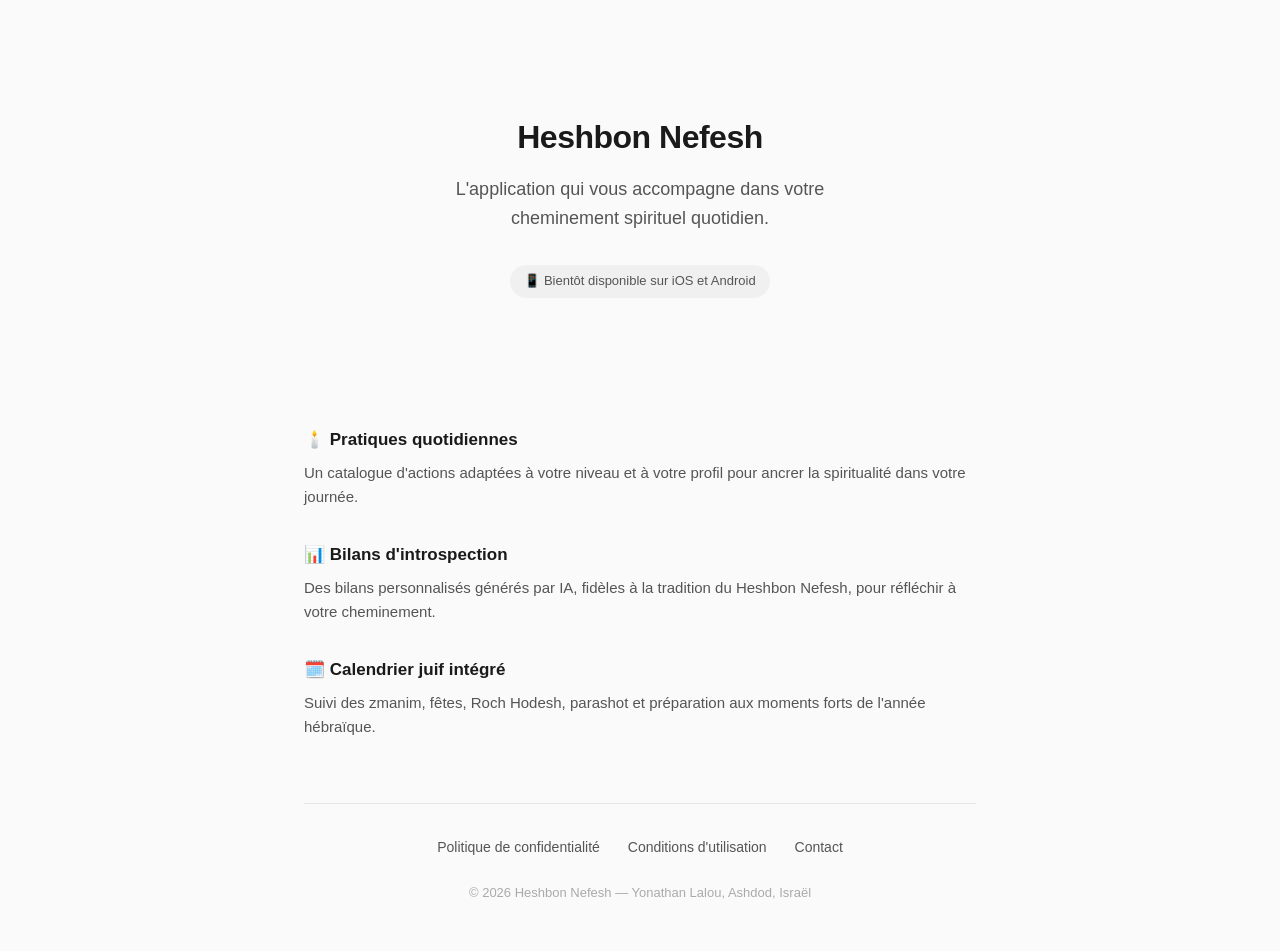
==== index.html @ 296a038d "feat: add landing, privacy policy, terms of service" ====
<!DOCTYPE html>
<html lang="fr">
<head>
  <meta charset="UTF-8">
  <meta name="viewport" content="width=device-width, initial-scale=1.0">
  <title>Heshbon Nefesh — Application de spiritualité juive</title>
  <meta name="description" content="Heshbon Nefesh est une application mobile dédiée à l'introspection et au suivi des pratiques spirituelles juives au quotidien.">
  <style>
    * { box-sizing: border-box; margin: 0; padding: 0; }
    body {
      font-family: -apple-system, BlinkMacSystemFont, "Segoe UI", Roboto, sans-serif;
      color: #1a1a1a;
      background: #fafafa;
      line-height: 1.6;
    }
    .container {
      max-width: 720px;
      margin: 0 auto;
      padding: 48px 24px;
    }
    .hero {
      text-align: center;
      padding: 64px 0;
    }
    .logo {
      font-size: 32px;
      font-weight: 700;
      color: #1a1a1a;
      margin-bottom: 12px;
      letter-spacing: -0.5px;
    }
    .tagline {
      font-size: 18px;
      color: #555;
      max-width: 480px;
      margin: 0 auto 32px;
    }
    .badge {
      display: inline-block;
      background: #f0f0f0;
      color: #555;
      padding: 6px 14px;
      border-radius: 999px;
      font-size: 13px;
      font-weight: 500;
    }
    .features {
      margin: 64px 0;
    }
    .feature {
      margin-bottom: 32px;
    }
    .feature h3 {
      font-size: 17px;
      margin-bottom: 8px;
      color: #1a1a1a;
    }
    .feature p {
      color: #555;
      font-size: 15px;
    }
    footer {
      border-top: 1px solid #e5e5e5;
      padding-top: 32px;
      margin-top: 64px;
      text-align: center;
      color: #888;
      font-size: 14px;
    }
    footer a {
      color: #555;
      text-decoration: none;
      margin: 0 12px;
    }
    footer a:hover {
      color: #1a1a1a;
      text-decoration: underline;
    }
    .copyright {
      margin-top: 24px;
      font-size: 13px;
      color: #aaa;
    }
  </style>
</head>
<body>
  <div class="container">
    <div class="hero">
      <h1 class="logo">Heshbon Nefesh</h1>
      <p class="tagline">L'application qui vous accompagne dans votre cheminement spirituel quotidien.</p>
      <span class="badge">📱 Bientôt disponible sur iOS et Android</span>
    </div>

    <div class="features">
      <div class="feature">
        <h3>🕯️ Pratiques quotidiennes</h3>
        <p>Un catalogue d'actions adaptées à votre niveau et à votre profil pour ancrer la spiritualité dans votre journée.</p>
      </div>
      <div class="feature">
        <h3>📊 Bilans d'introspection</h3>
        <p>Des bilans personnalisés générés par IA, fidèles à la tradition du Heshbon Nefesh, pour réfléchir à votre cheminement.</p>
      </div>
      <div class="feature">
        <h3>🗓️ Calendrier juif intégré</h3>
        <p>Suivi des zmanim, fêtes, Roch Hodesh, parashot et préparation aux moments forts de l'année hébraïque.</p>
      </div>
    </div>

    <footer>
      <div>
        <a href="/privacy.html">Politique de confidentialité</a>
        <a href="/terms.html">Conditions d'utilisation</a>
        <a href="mailto:contact@heshbonnefesh.app">Contact</a>
      </div>
      <p class="copyright">© 2026 Heshbon Nefesh — Yonathan Lalou, Ashdod, Israël</p>
    </footer>
  </div>
</body>
</html>
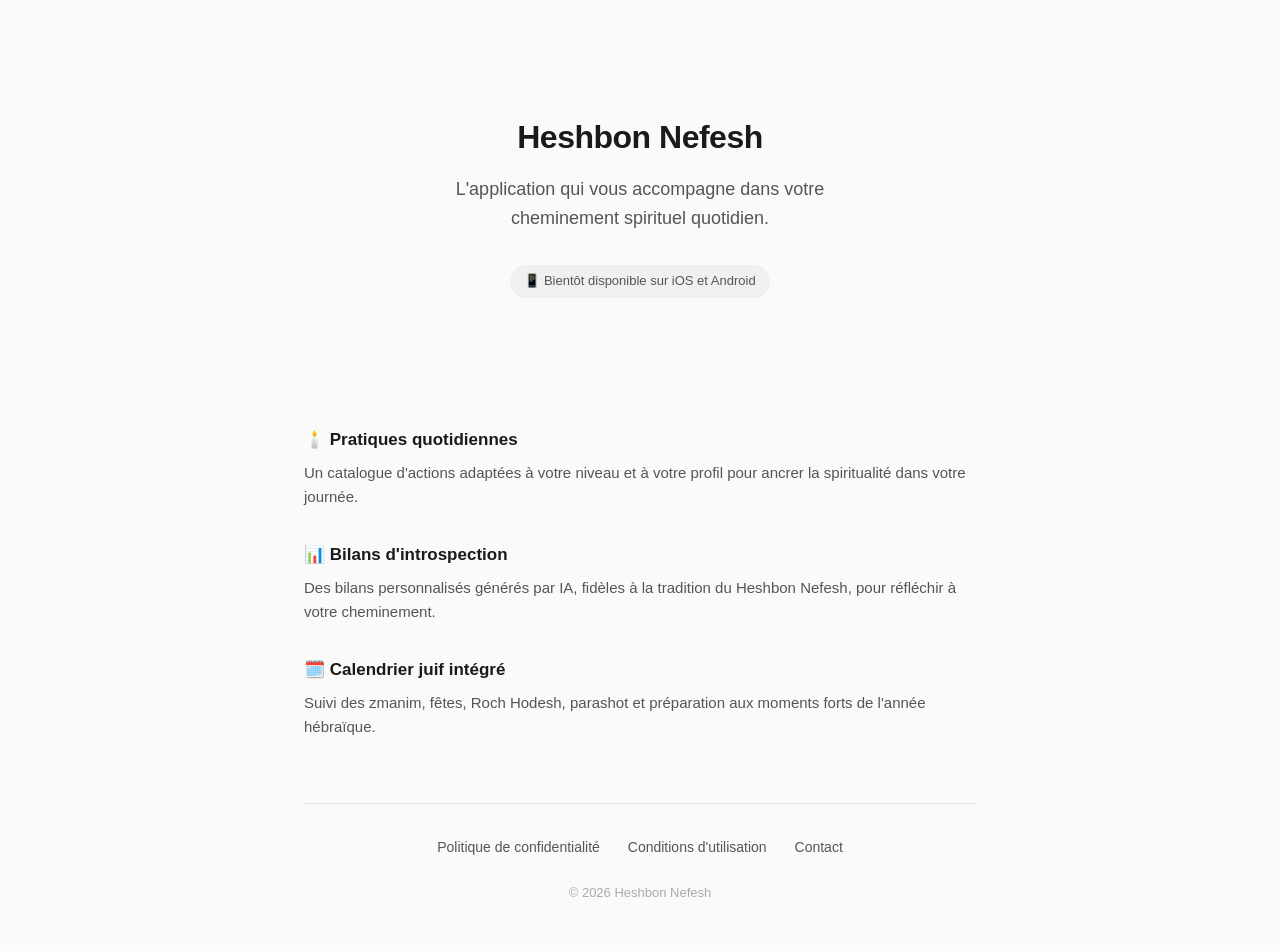
==== commit c88dc51e: "Update index.html" ====
--- a/index.html
+++ b/index.html
@@ -112,7 +112,7 @@
         <a href="/terms.html">Conditions d'utilisation</a>
         <a href="mailto:contact@heshbonnefesh.app">Contact</a>
       </div>
-      <p class="copyright">© 2026 Heshbon Nefesh — Yonathan Lalou, Ashdod, Israël</p>
+      <p class="copyright">© 2026 Heshbon Nefesh </p>
     </footer>
   </div>
 </body>
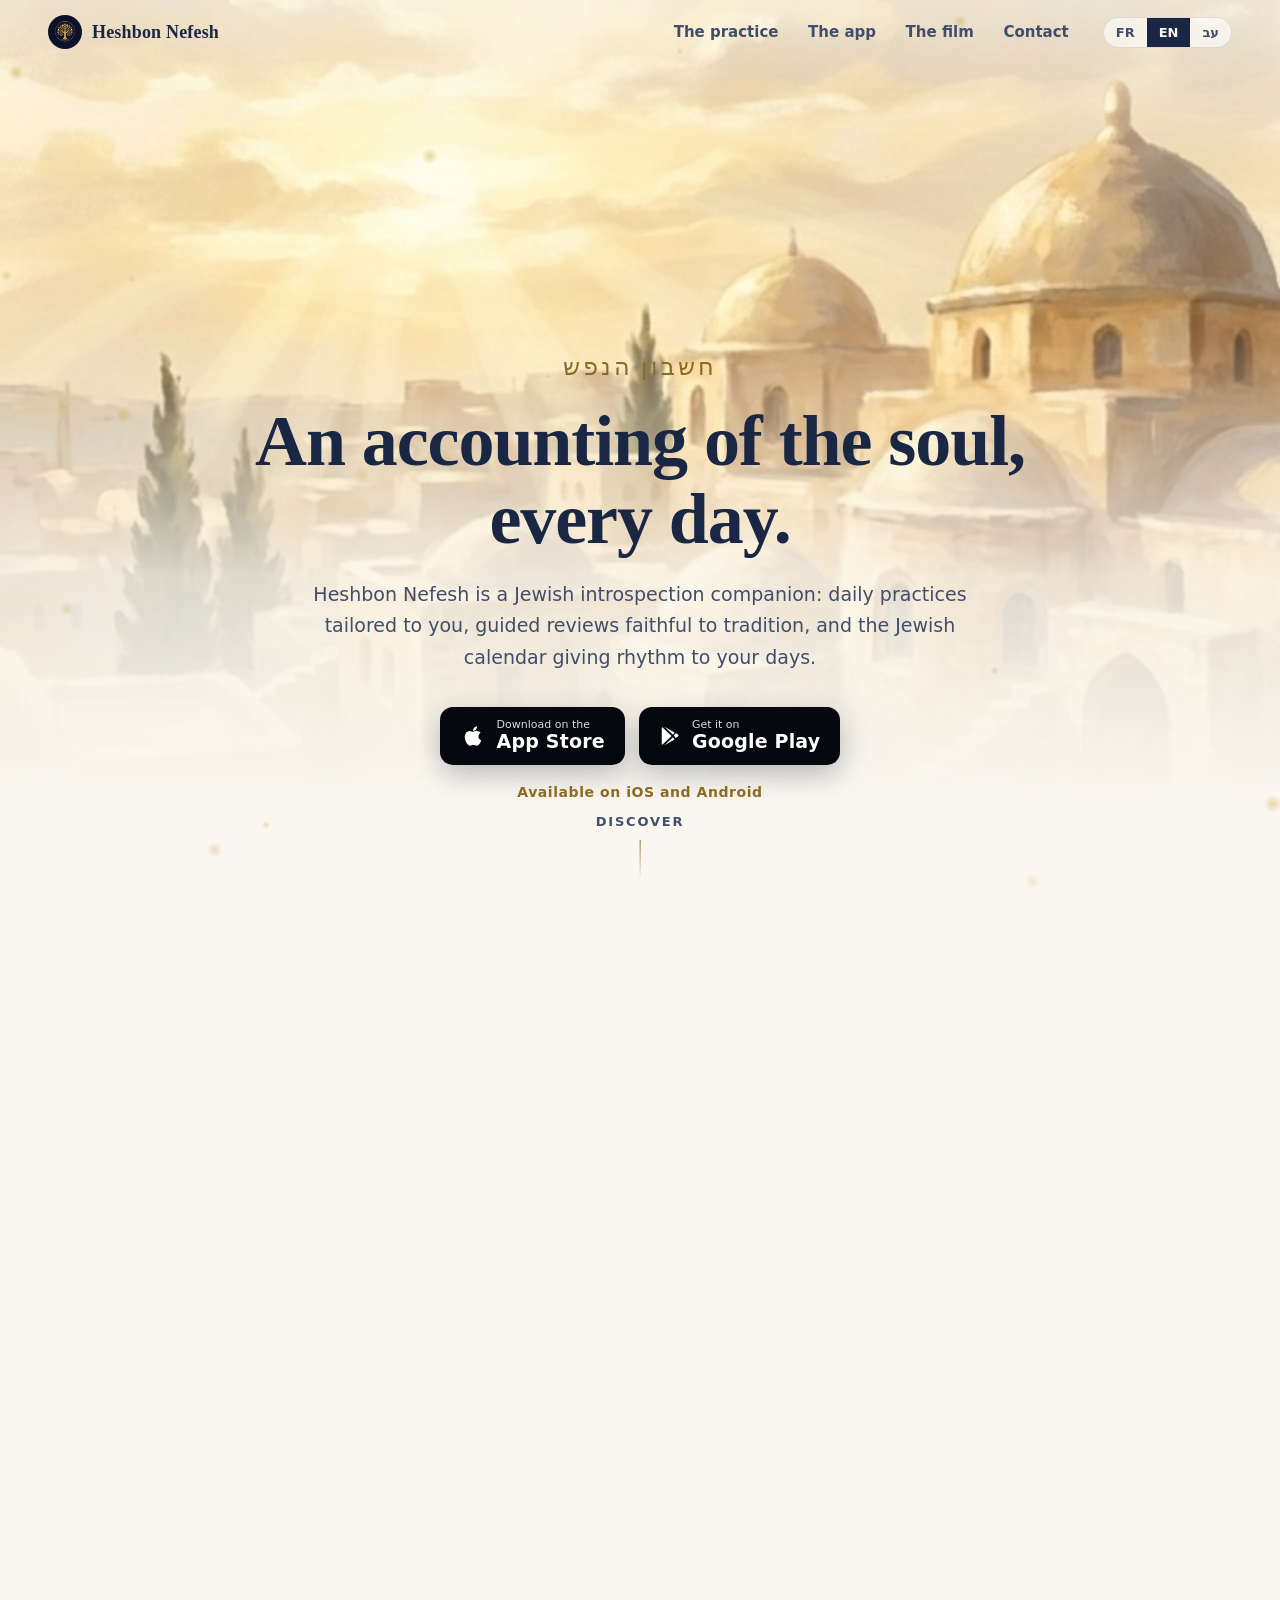
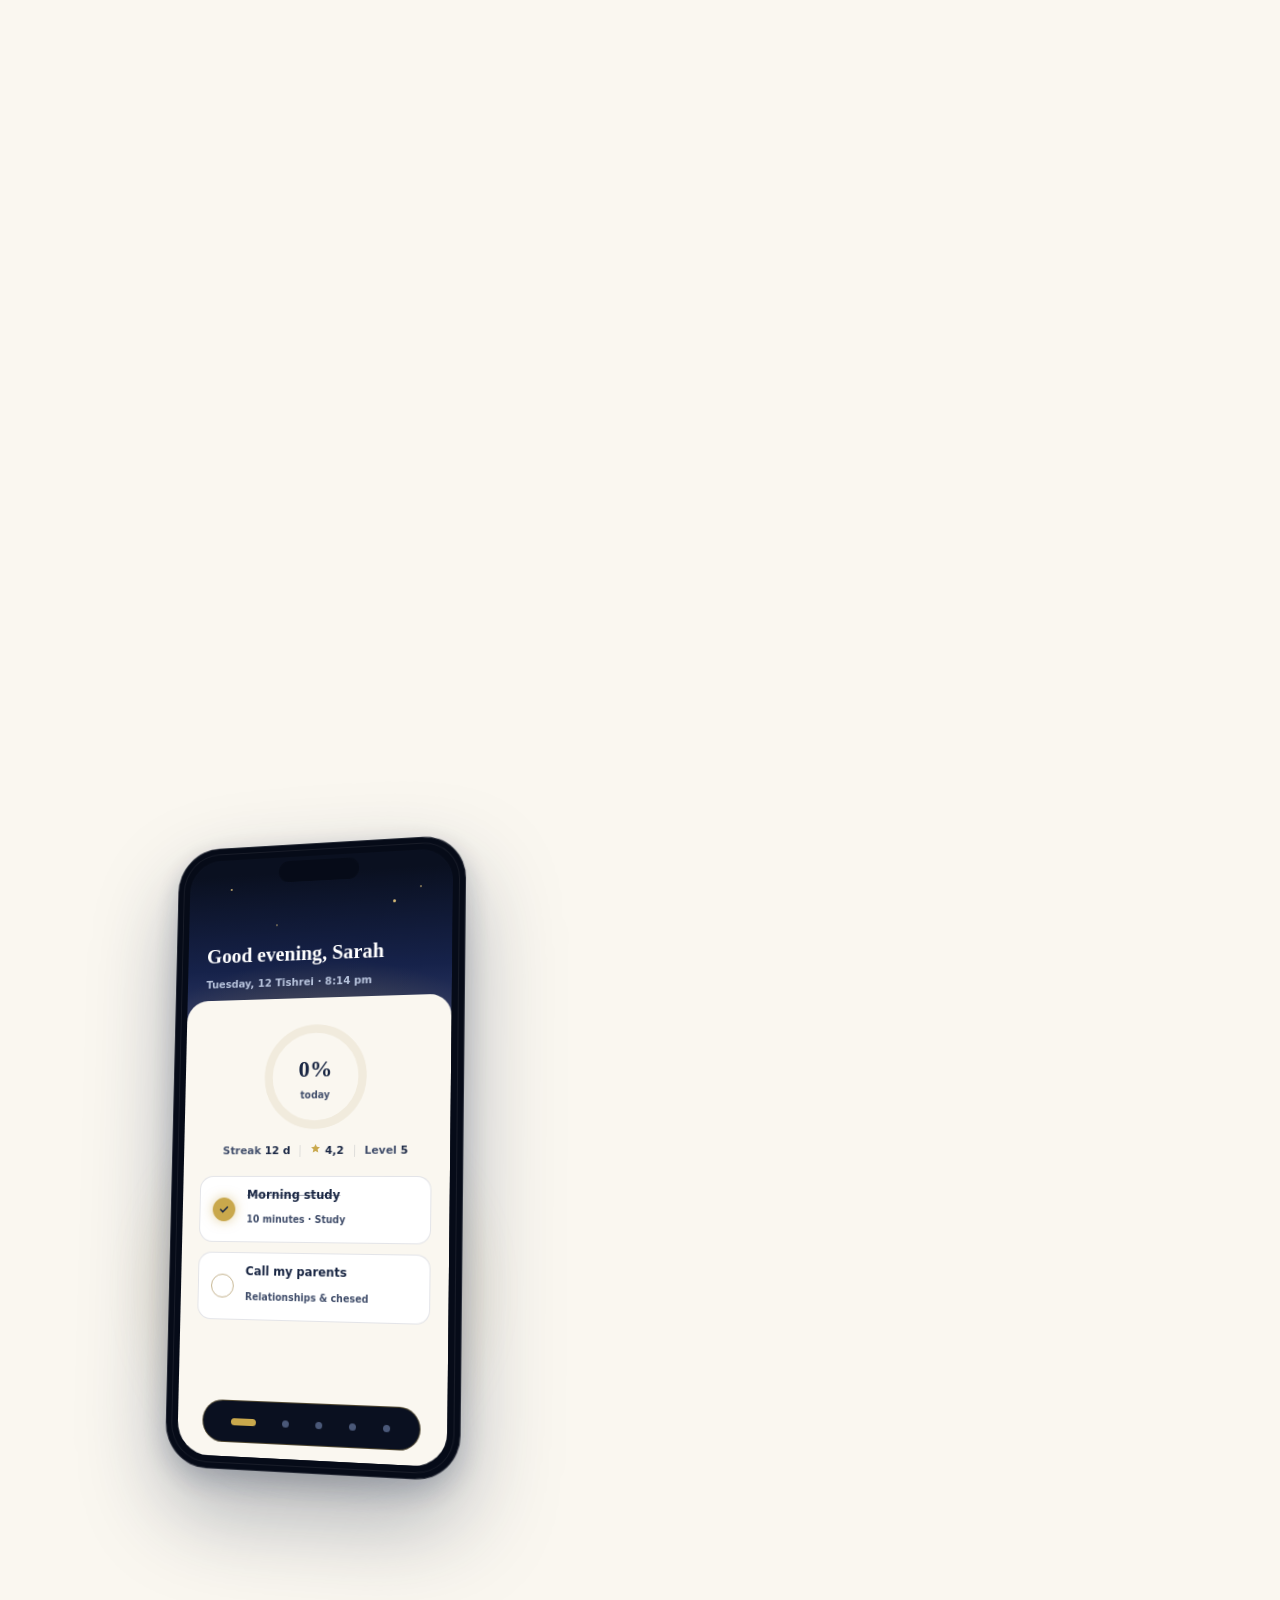
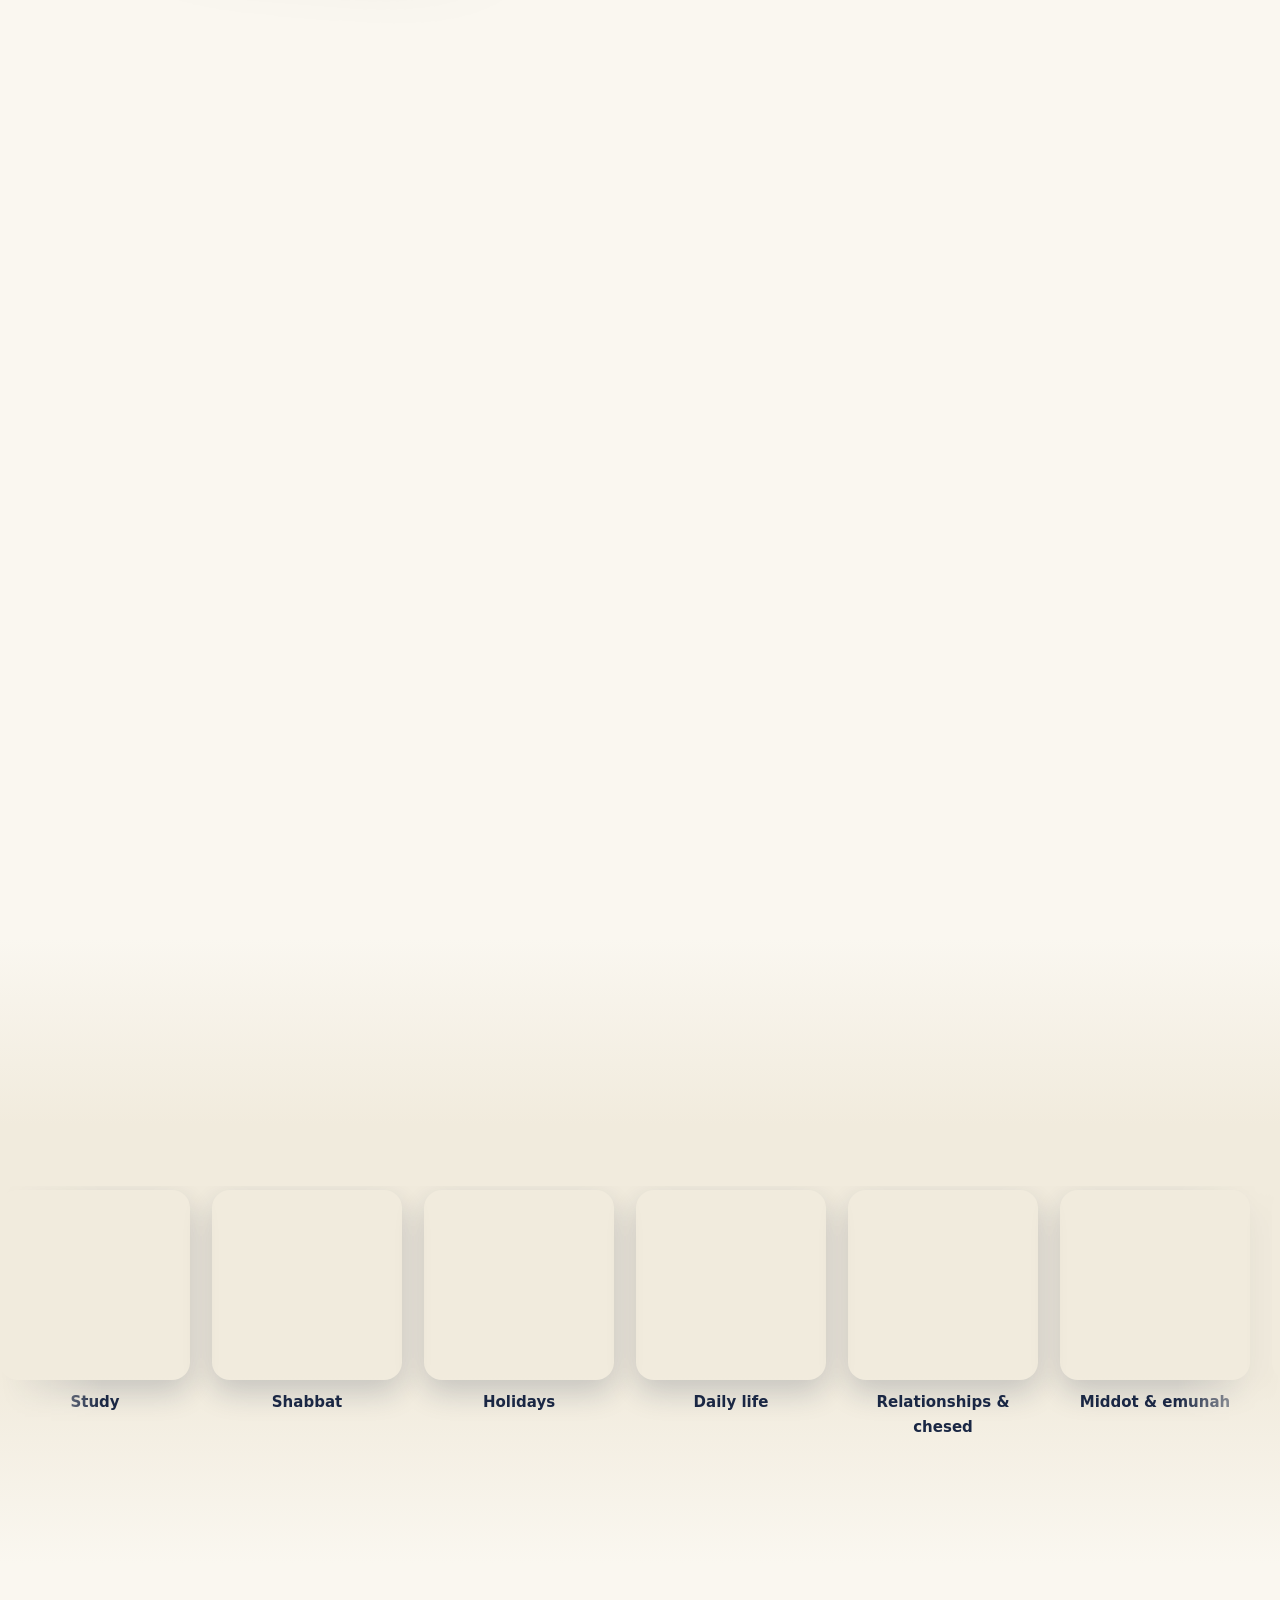
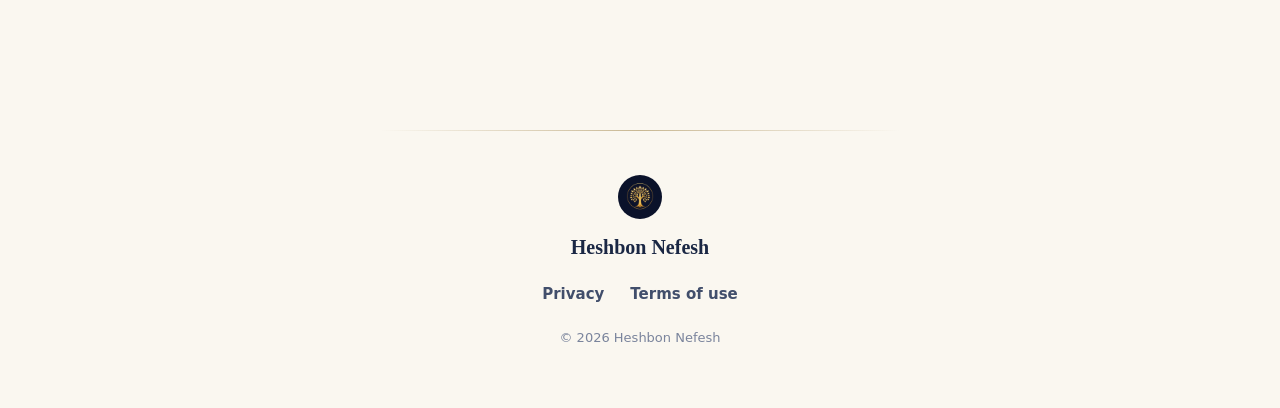
==== commit 45049095: "Add files via upload" ====
--- a/index.html
+++ b/index.html
@@ -3,117 +3,301 @@
 <head>
   <meta charset="UTF-8">
   <meta name="viewport" content="width=device-width, initial-scale=1.0">
-  <title>Heshbon Nefesh — Application de spiritualité juive</title>
-  <meta name="description" content="Heshbon Nefesh est une application mobile dédiée à l'introspection et au suivi des pratiques spirituelles juives au quotidien.">
-  <style>
-    * { box-sizing: border-box; margin: 0; padding: 0; }
-    body {
-      font-family: -apple-system, BlinkMacSystemFont, "Segoe UI", Roboto, sans-serif;
-      color: #1a1a1a;
-      background: #fafafa;
-      line-height: 1.6;
-    }
-    .container {
-      max-width: 720px;
-      margin: 0 auto;
-      padding: 48px 24px;
-    }
-    .hero {
-      text-align: center;
-      padding: 64px 0;
-    }
-    .logo {
-      font-size: 32px;
-      font-weight: 700;
-      color: #1a1a1a;
-      margin-bottom: 12px;
-      letter-spacing: -0.5px;
-    }
-    .tagline {
-      font-size: 18px;
-      color: #555;
-      max-width: 480px;
-      margin: 0 auto 32px;
-    }
-    .badge {
-      display: inline-block;
-      background: #f0f0f0;
-      color: #555;
-      padding: 6px 14px;
-      border-radius: 999px;
-      font-size: 13px;
-      font-weight: 500;
-    }
-    .features {
-      margin: 64px 0;
-    }
-    .feature {
-      margin-bottom: 32px;
-    }
-    .feature h3 {
-      font-size: 17px;
-      margin-bottom: 8px;
-      color: #1a1a1a;
-    }
-    .feature p {
-      color: #555;
-      font-size: 15px;
-    }
-    footer {
-      border-top: 1px solid #e5e5e5;
-      padding-top: 32px;
-      margin-top: 64px;
-      text-align: center;
-      color: #888;
-      font-size: 14px;
-    }
-    footer a {
-      color: #555;
-      text-decoration: none;
-      margin: 0 12px;
-    }
-    footer a:hover {
-      color: #1a1a1a;
-      text-decoration: underline;
-    }
-    .copyright {
-      margin-top: 24px;
-      font-size: 13px;
-      color: #aaa;
-    }
-  </style>
+  <title>Heshbon Nefesh — Le compte de l'âme, chaque jour</title>
+  <meta name="description" content="Heshbon Nefesh est un compagnon d'introspection juive : des pratiques quotidiennes à votre mesure, des bilans guidés fidèles à la tradition, et le calendrier juif intégré. Disponible sur iOS et Android.">
+  <meta property="og:title" content="Heshbon Nefesh — Le compte de l'âme, chaque jour">
+  <meta property="og:description" content="Un compagnon d'introspection juive : pratiques quotidiennes, bilans guidés, calendrier juif intégré.">
+  <meta property="og:type" content="website">
+  <meta property="og:image" content="assets/dawn-wide.jpg">
+  <meta name="theme-color" content="#FAF7F0">
+  <meta http-equiv="Content-Security-Policy" content="default-src 'self'; script-src 'self'; style-src 'self' https://fonts.googleapis.com; font-src https://fonts.gstatic.com; img-src 'self' data:; connect-src 'self' https://tqrjwvgrdomfvgtgqgrd.supabase.co; frame-src https://www.youtube-nocookie.com https://player.vimeo.com; base-uri 'self'; form-action 'self'">
+  <link rel="icon" type="image/png" href="assets/favicon.png">
+  <link rel="preconnect" href="https://fonts.googleapis.com">
+  <link rel="preconnect" href="https://fonts.gstatic.com" crossorigin>
+  <link href="https://fonts.googleapis.com/css2?family=Frank+Ruhl+Libre:wght@500;700&family=Assistant:wght@400;600;700&display=swap" rel="stylesheet">
+  <link rel="stylesheet" href="landing.css">
 </head>
 <body>
-  <div class="container">
-    <div class="hero">
-      <h1 class="logo">Heshbon Nefesh</h1>
-      <p class="tagline">L'application qui vous accompagne dans votre cheminement spirituel quotidien.</p>
-      <span class="badge">📱 Bientôt disponible sur iOS et Android</span>
+
+  <header class="nav" id="nav">
+    <a class="nav-brand" href="#haut" aria-label="Heshbon Nefesh">
+      <img src="assets/emblem.png" alt="" width="34" height="34" class="nav-emblem">
+      <span class="nav-wordmark">Heshbon&nbsp;Nefesh</span>
+    </a>
+    <nav class="nav-links" aria-label="Navigation principale">
+      <a href="#demarche" data-i18n="nav.demarche">La démarche</a>
+      <a href="#application" data-i18n="nav.app">L'application</a>
+      <a href="#video" data-i18n="nav.video">La vidéo</a>
+      <a href="#contact" data-i18n="nav.contact">Contact</a>
+    </nav>
+    <div class="nav-langs" role="group" aria-label="Langue">
+      <button type="button" data-lang="fr" lang="fr">FR</button>
+      <button type="button" data-lang="en" lang="en">EN</button>
+      <button type="button" data-lang="he" lang="he">עב</button>
     </div>
-
-    <div class="features">
-      <div class="feature">
-        <h3>🕯️ Pratiques quotidiennes</h3>
-        <p>Un catalogue d'actions adaptées à votre niveau et à votre profil pour ancrer la spiritualité dans votre journée.</p>
-      </div>
-      <div class="feature">
-        <h3>📊 Bilans d'introspection</h3>
-        <p>Des bilans personnalisés générés par IA, fidèles à la tradition du Heshbon Nefesh, pour réfléchir à votre cheminement.</p>
-      </div>
-      <div class="feature">
-        <h3>🗓️ Calendrier juif intégré</h3>
-        <p>Suivi des zmanim, fêtes, Roch Hodesh, parashot et préparation aux moments forts de l'année hébraïque.</p>
-      </div>
-    </div>
-
-    <footer>
-      <div>
-        <a href="/privacy.html">Politique de confidentialité</a>
-        <a href="/terms.html">Conditions d'utilisation</a>
-        <a href="mailto:contact@heshbonnefesh.app">Contact</a>
-      </div>
-      <p class="copyright">© 2026 Heshbon Nefesh </p>
-    </footer>
-  </div>
+  </header>
+
+  <main id="haut">
+
+    <!-- ═══════════ HÉROS — L'AUBE ═══════════ -->
+    <section class="hero" aria-label="Présentation">
+      <div class="hero-bg" id="heroBg">
+        <picture>
+          <source media="(max-width: 700px)" srcset="assets/dawn-tall.jpg">
+          <img src="assets/dawn-wide.jpg" alt="" fetchpriority="high">
+        </picture>
+      </div>
+      <div class="hero-melt" aria-hidden="true"></div>
+      <canvas class="hero-dust" id="dust" aria-hidden="true"></canvas>
+
+      <div class="hero-inner">
+        <p class="hero-hebrew" id="heroKicker" lang="he" dir="rtl">חשבון הנפש</p>
+        <h1 class="hero-title" data-i18n-html="hero.title">Le compte de l'âme,<br>chaque jour.</h1>
+        <p class="hero-sub" data-i18n="hero.sub">Heshbon Nefesh est un compagnon d'introspection juive&nbsp;:
+        des pratiques quotidiennes à votre mesure, des bilans guidés fidèles à la tradition,
+        et le calendrier juif qui rythme vos journées.</p>
+
+        <div class="hero-actions" id="stores">
+          <a class="store-btn" href="https://apps.apple.com/app/id0000000000" rel="noopener">
+            <svg viewBox="0 0 24 24" width="26" height="26" aria-hidden="true"><path fill="currentColor" d="M17.05 20.28c-.98.95-2.05.8-3.08.35-1.09-.46-2.09-.48-3.24 0-1.44.62-2.2.44-3.06-.35C2.79 15.25 3.51 7.59 9.05 7.31c1.35.07 2.29.74 3.08.8 1.18-.24 2.31-.93 3.57-.84 1.51.12 2.65.72 3.4 1.8-3.12 1.87-2.38 5.98.48 7.13-.57 1.5-1.31 2.99-2.53 4.08ZM12.03 7.25c-.15-2.23 1.66-4.07 3.74-4.25.29 2.58-2.34 4.5-3.74 4.25Z"/></svg>
+            <span><small data-i18n="store.ios.small">Télécharger dans l'</small><strong>App&nbsp;Store</strong></span>
+          </a>
+          <a class="store-btn" href="https://play.google.com/store/apps/details?id=com.heshbonnefesh.app" rel="noopener">
+            <svg viewBox="0 0 24 24" width="22" height="22" aria-hidden="true"><path fill="currentColor" d="M3.6 2.4 13.8 12 3.6 21.6c-.37-.19-.6-.57-.6-1.05V3.45c0-.48.23-.86.6-1.05Zm11.63 8.17L5.9 1.8l11.06 6.36-1.73 2.41Zm2.9-1.67 2.62 1.51c.83.48.83 1.7 0 2.18l-2.63 1.51-1.95-2.6 1.96-2.6ZM5.9 22.2l9.33-8.77 1.73 2.41L5.9 22.2Z"/></svg>
+            <span><small data-i18n="store.android.small">Disponible sur</small><strong>Google&nbsp;Play</strong></span>
+          </a>
+        </div>
+        <p class="hero-avail" data-i18n="hero.avail">Disponible sur iOS et Android</p>
+      </div>
+
+      <a class="hero-scroll" href="#demarche" aria-label="Découvrir la suite">
+        <span data-i18n="hero.scroll">découvrir</span>
+        <span class="hero-scroll-line" aria-hidden="true"></span>
+      </a>
+    </section>
+
+    <!-- ═══════════ LA DÉMARCHE ═══════════ -->
+    <section class="dem" id="demarche" aria-labelledby="demarche-titre">
+      <div class="dem-inner">
+        <h2 id="demarche-titre" class="rv" data-i18n-html="dem.title">Une pratique millénaire,<br>un geste quotidien</h2>
+        <p class="dem-lead rv" data-i18n-html="dem.lead">Le <em>heshbon nefesh</em> — littéralement «&nbsp;le compte de l'âme&nbsp;» —
+        est la tradition juive de l'examen de conscience&nbsp;: prendre un moment, chaque jour,
+        pour regarder honnêtement où l'on en est, et choisir un pas de plus.
+        Ni culpabilité, ni performance&nbsp;: une croissance douce et régulière.</p>
+
+        <figure class="dem-banner rv">
+          <img src="assets/banner-etude.jpg" alt="Un livre ouvert sous une lampe de laiton, dans la lumière du matin" loading="lazy">
+        </figure>
+
+        <ol class="steps">
+          <li class="rv">
+            <span class="step-n" aria-hidden="true">א</span>
+            <div><h3 data-i18n="dem.s1.t">Pratiquer</h3>
+            <p data-i18n="dem.s1.p">Choisissez des actions concrètes dans dix univers de pratique — étude, prière,
+            relations, Shabbat… — adaptées à votre niveau et à votre profil.</p></div>
+          </li>
+          <li class="rv">
+            <span class="step-n" aria-hidden="true">ב</span>
+            <div><h3 data-i18n="dem.s2.t">S'évaluer</h3>
+            <p data-i18n="dem.s2.p">Le soir venu, un court questionnaire d'introspection vous aide à faire le point,
+            avec bienveillance, sur la journée écoulée.</p></div>
+          </li>
+          <li class="rv">
+            <span class="step-n" aria-hidden="true">ג</span>
+            <div><h3 data-i18n="dem.s3.t">Progresser</h3>
+            <p data-i18n="dem.s3.p">Vos bilans personnalisés éclairent votre cheminement&nbsp;; niveau après niveau,
+            l'arbre de votre pratique grandit.</p></div>
+          </li>
+        </ol>
+      </div>
+    </section>
+
+    <!-- ═══════════ L'APPLICATION ═══════════ -->
+    <section class="app" id="application" aria-labelledby="app-titre">
+      <header class="app-head">
+        <h2 id="app-titre" class="rv" data-i18n="app.title">Dans l'application</h2>
+        <p class="rv" data-i18n="app.sub">Un sanctuaire de poche&nbsp;: la nuit pour les grands moments, l'aube pour le quotidien.</p>
+      </header>
+
+      <div class="app-grid">
+        <!-- Mockup téléphone 3D -->
+        <div class="phone-stage" id="phoneStage" aria-hidden="true">
+          <div class="phone" id="phone">
+            <div class="phone-screen">
+              <div class="ps-sky">
+                <span class="ps-star s1"></span><span class="ps-star s2"></span><span class="ps-star s3"></span>
+                <span class="ps-star s4"></span><span class="ps-star s5"></span>
+                <p class="ps-greet" data-i18n="phone.greet">Bonsoir, Sarah</p>
+                <p class="ps-date" data-i18n="phone.date">Mardi 12 Tichri · 20 h 14</p>
+              </div>
+              <div class="ps-panel">
+                <div class="ps-ring-row">
+                  <svg class="ps-ring" viewBox="0 0 120 120">
+                    <circle class="ps-ring-track" cx="60" cy="60" r="52"/>
+                    <circle class="ps-ring-fill" id="ringFill" cx="60" cy="60" r="52"/>
+                  </svg>
+                  <div class="ps-ring-center">
+                    <strong id="ringPct">0%</strong>
+                    <span data-i18n="phone.today">aujourd'hui</span>
+                  </div>
+                </div>
+                <div class="ps-stats">
+                  <span><span data-i18n="phone.streak">Série</span> <strong data-i18n="phone.streakv">12&nbsp;j</strong></span>
+                  <span class="ps-sep"></span>
+                  <span><svg viewBox="0 0 24 24" width="11" height="11" aria-hidden="true"><path fill="#C9A84C" d="m12 2 2.9 6.3 6.9.8-5.1 4.7 1.4 6.8L12 17.2l-6.1 3.4 1.4-6.8L2.2 9.1l6.9-.8Z"/></svg> <strong>4,2</strong></span>
+                  <span class="ps-sep"></span>
+                  <span><span data-i18n="phone.level">Niveau</span> <strong>5</strong></span>
+                </div>
+                <div class="ps-task done">
+                  <span class="ps-check on"><svg viewBox="0 0 24 24" width="12" height="12"><path fill="none" stroke="#1A2744" stroke-width="3.4" stroke-linecap="round" stroke-linejoin="round" d="m5 12.5 4.5 4.5L19 7.5"/></svg></span>
+                  <div><strong data-i18n="phone.t1">Étude du matin</strong><em data-i18n="phone.t1m">10 minutes · Étude</em></div>
+                </div>
+                <div class="ps-task">
+                  <span class="ps-check"></span>
+                  <div><strong data-i18n="phone.t2">Appeler mes parents</strong><em data-i18n="phone.t2m">Relations &amp; hessed</em></div>
+                </div>
+                <div class="ps-tabbar">
+                  <span class="on"></span><span></span><span></span><span></span><span></span>
+                </div>
+              </div>
+            </div>
+          </div>
+          <div class="phone-halo" aria-hidden="true"></div>
+        </div>
+
+        <!-- Fonctionnalités -->
+        <div class="features">
+          <article class="feature rv">
+            <figure><img src="assets/banner-vie-quotidienne.jpg" alt="Intérieur de pierre baigné de lumière dorée du matin" loading="lazy"></figure>
+            <h3 data-i18n="f1.t">Des pratiques à votre mesure</h3>
+            <p data-i18n="f1.p">Un catalogue d'actions concrètes, classées par univers et par niveau
+            — de l'essentiel au plus complet. Cochez, gardez la série, sentez la journée se remplir.</p>
+          </article>
+
+          <article class="feature rv">
+            <div class="rav-bubble">
+              <img class="rav-face" src="assets/rav.jpg" alt="Portrait illustré du rav, sage chaleureux au châle de prière" loading="lazy">
+              <blockquote>
+                <p data-i18n="f2.quote">«&nbsp;Regarde le chemin parcouru cette semaine&nbsp;: ta constance dans l'étude
+                porte déjà ses fruits. Et si nous regardions ensemble la patience&nbsp;?&nbsp;»</p>
+                <cite data-i18n="f2.cite">Le rav — votre guide dans l'app</cite>
+              </blockquote>
+            </div>
+            <h3 data-i18n="f2.t">Des bilans guidés, fidèles à la tradition</h3>
+            <p data-i18n="f2.p">Un questionnaire d'introspection, puis un bilan personnalisé généré par IA
+            dans l'esprit du heshbon nefesh — relu à la lumière de vos ressentis, jamais culpabilisant.</p>
+          </article>
+
+          <article class="feature rv">
+            <figure><img src="assets/banner-shabbat.jpg" alt="Table de Shabbat aux bougies allumées devant la ville de pierre" loading="lazy"></figure>
+            <h3 data-i18n="f3.t">Le temps juif, intégré</h3>
+            <p data-i18n="f3.p">Zmanim du jour, fêtes, Roch Hodesh, parashiot&nbsp;: le calendrier hébraïque
+            structure l'application — jusqu'au mode Shabbat qui met l'écran en repos.</p>
+          </article>
+
+          <article class="feature rv">
+            <figure class="levels" dir="ltr">
+              <img src="assets/level-01.jpg" alt="Emblème du niveau 1 : jeune pousse dorée" loading="lazy">
+              <svg class="levels-arrow" viewBox="0 0 24 24" width="18" height="18" aria-hidden="true"><path fill="none" stroke="currentColor" stroke-width="2" stroke-linecap="round" stroke-linejoin="round" d="M4 12h16m-6-6 6 6-6 6"/></svg>
+              <img src="assets/level-05.jpg" alt="Emblème du niveau 5 : arbre en croissance" loading="lazy">
+              <svg class="levels-arrow" viewBox="0 0 24 24" width="18" height="18" aria-hidden="true"><path fill="none" stroke="currentColor" stroke-width="2" stroke-linecap="round" stroke-linejoin="round" d="M4 12h16m-6-6 6 6-6 6"/></svg>
+              <img src="assets/level-10.jpg" alt="Emblème du niveau 10 : arbre majestueux en pleine lumière" loading="lazy">
+            </figure>
+            <h3 data-i18n="f4.t">Une progression qui élève</h3>
+            <p data-i18n="f4.p">Chaque pratique nourrit votre niveau&nbsp;; l'arbre grandit avec vous.
+            Les passages de niveau sont célébrés comme ils le méritent — brièvement, dignement.</p>
+          </article>
+        </div>
+      </div>
+    </section>
+
+    <!-- ═══════════ LES UNIVERS ═══════════ -->
+    <section class="universes" aria-labelledby="univers-titre">
+      <h2 id="univers-titre" class="rv" data-i18n="uni.title">Dix univers de pratique</h2>
+      <p class="universes-sub rv" data-i18n="uni.sub">Chacun avec son monde illustré, ses actions et ses niveaux.</p>
+      <div class="marquee" dir="ltr">
+        <ul class="marquee-track">
+          <li><img src="assets/cat-etude.jpg" alt="" loading="lazy"><span data-i18n="uni.etude">Étude</span></li>
+          <li><img src="assets/cat-shabbat.jpg" alt="" loading="lazy"><span data-i18n="uni.shabbat">Shabbat</span></li>
+          <li><img src="assets/cat-fetes.jpg" alt="" loading="lazy"><span data-i18n="uni.fetes">Fêtes</span></li>
+          <li><img src="assets/cat-vie-quotidienne.jpg" alt="" loading="lazy"><span data-i18n="uni.vie">Vie quotidienne</span></li>
+          <li><img src="assets/cat-relations-hessed.jpg" alt="" loading="lazy"><span data-i18n="uni.relations">Relations &amp; hessed</span></li>
+          <li><img src="assets/cat-midot-emouna.jpg" alt="" loading="lazy"><span data-i18n="uni.midot">Midot &amp; émouna</span></li>
+          <li><img src="assets/cat-shalom-bayit.jpg" alt="" loading="lazy"><span data-i18n="uni.shalom">Shalom bayit</span></li>
+          <li><img src="assets/cat-mitsvot-femme.jpg" alt="" loading="lazy"><span data-i18n="uni.mitsvot">Mitsvot de la femme</span></li>
+        </ul>
+      </div>
+    </section>
+
+    <!-- ═══════════ LA VIDÉO ═══════════ -->
+    <section class="video" id="video" aria-labelledby="video-titre">
+      <h2 id="video-titre" class="rv" data-i18n="video.title">Découvrez Heshbon Nefesh</h2>
+      <p class="video-sub rv" data-i18n="video.sub">Deux minutes en images — le rythme, la lumière et l'esprit de l'application.</p>
+      <div class="video-frame rv" id="videoFrame">
+        <img src="assets/banner-fetes.jpg" alt="" loading="lazy" class="video-poster">
+        <button class="video-play" id="videoPlay" type="button" data-i18n-attr="aria-label:video.play" aria-label="Lire la vidéo de présentation">
+          <svg viewBox="0 0 24 24" width="30" height="30" aria-hidden="true"><path fill="currentColor" d="M8 5.5v13a1 1 0 0 0 1.54.84l10-6.5a1 1 0 0 0 0-1.68l-10-6.5A1 1 0 0 0 8 5.5Z"/></svg>
+        </button>
+        <p class="video-note" id="videoNote" hidden data-i18n="video.note">La vidéo arrive très bientôt.</p>
+      </div>
+    </section>
+
+    <!-- ═══════════ CONTACT ═══════════ -->
+    <section class="contact" id="contact" aria-labelledby="contact-titre">
+      <div class="contact-grid">
+        <div class="contact-copy">
+          <h2 id="contact-titre" class="rv" data-i18n="c.title">Écrivez-nous</h2>
+          <p class="rv" data-i18n="c.p">Une question, une idée, ou l'envie de nous dire bonjour&nbsp;?
+          Laissez-nous un mot — nous lisons chaque message et nous répondons.</p>
+        </div>
+
+        <form class="contact-form rv" id="contactForm" novalidate>
+          <div class="ff">
+            <label for="f-name" data-i18n="form.name">Votre nom</label>
+            <input id="f-name" name="name" type="text" autocomplete="name" maxlength="100" required>
+          </div>
+          <div class="ff">
+            <label for="f-email" data-i18n="form.email">Votre courriel</label>
+            <input id="f-email" name="email" type="email" autocomplete="email" maxlength="200" required>
+          </div>
+          <div class="ff">
+            <label for="f-subject" data-i18n="form.subject">Sujet</label>
+            <select id="f-subject" name="subject">
+              <option value="question" data-i18n="form.s.question">Poser une question</option>
+              <option value="lancement" data-i18n="form.s.news">Recevoir les nouveautés</option>
+              <option value="autre" data-i18n="form.s.other">Autre</option>
+            </select>
+          </div>
+          <div class="ff">
+            <label for="f-message" data-i18n="form.message">Votre message</label>
+            <textarea id="f-message" name="message" rows="5" maxlength="3000" minlength="10" required></textarea>
+          </div>
+          <!-- Champ-piège anti-robots : ne pas remplir -->
+          <div class="ff-hp" aria-hidden="true">
+            <label for="f-website">Site web</label>
+            <input id="f-website" name="website" type="text" tabindex="-1" autocomplete="off">
+          </div>
+          <button class="btn btn-gold" type="submit" id="formSubmit" data-i18n="form.send">Envoyer le message</button>
+          <p class="form-status" id="formStatus" role="status" aria-live="polite"></p>
+          <p class="form-privacy"><span data-i18n="form.privacy">Vos données ne servent qu'à vous répondre —</span>
+          <a href="fr/privacy.html" id="privacyLink" data-i18n="form.privacyLink">politique de confidentialité</a>.</p>
+        </form>
+      </div>
+    </section>
+
+  </main>
+
+  <footer class="footer">
+    <img src="assets/emblem.png" alt="" width="44" height="44" class="footer-emblem">
+    <p class="footer-name">Heshbon Nefesh</p>
+    <nav class="footer-links" aria-label="Pages légales">
+      <a href="fr/privacy.html" id="footPrivacy" data-i18n="foot.privacy">Confidentialité</a>
+      <a href="fr/terms.html" id="footTerms" data-i18n="foot.terms">Conditions d'utilisation</a>
+    </nav>
+    <p class="footer-copy">© 2026 Heshbon Nefesh</p>
+  </footer>
+
+  <script src="i18n.js"></script>
+  <script src="script.js"></script>
 </body>
 </html>
--- a/landing.css
+++ b/landing.css
@@ -0,0 +1,878 @@
+/* ══════════════════════════════════════════════════════════════
+   Heshbon Nefesh — landing (DA claire : aube, ivoire, or)
+   Le navy ne survit qu'en accents : bulle du rav, tuiles univers,
+   badges stores, mockup téléphone (l'app elle-même).
+   RTL : propriétés logiques — l'hébreu inverse la page entière.
+   (style.css reste la feuille des pages légales.)
+   ══════════════════════════════════════════════════════════════ */
+
+:root {
+  /* Jour */
+  --ivory: #FAF7F0;
+  --ivory-2: #F1EBDD;
+  --paper: #FFFFFF;
+  --ink: #1A2744;
+  --ink-soft: #414E6B;
+  --hairline-ink: rgba(26, 39, 68, 0.12);
+  /* Or */
+  --gold: #C9A84C;
+  --gold-light: #F0D080;
+  --gold-ink: #8C6A22;
+  /* Nuit (accents seulement) */
+  --night-deep: #0A1020;
+  --night: #0F1629;
+  --surface: #1C2B4A;
+  --hairline: rgba(255, 255, 255, 0.08);
+  --text-on-night: #F4EFE4;
+  --text-on-night-2: #B8C4DD;
+  /* Type */
+  --frl: "Frank Ruhl Libre", Georgia, serif;
+  --ast: "Assistant", system-ui, sans-serif;
+  /* Motion */
+  --ease-out: cubic-bezier(0.16, 1, 0.3, 1);
+  /* Z */
+  --z-content: 1; --z-nav: 10;
+}
+
+* { box-sizing: border-box; margin: 0; padding: 0; }
+
+html { scroll-behavior: smooth; overflow-x: clip; }
+@media (prefers-reduced-motion: reduce) { html { scroll-behavior: auto; } }
+
+body {
+  font-family: var(--ast);
+  font-size: 1.0625rem;
+  line-height: 1.65;
+  color: var(--ink-soft);
+  background: var(--ivory);
+  overflow-x: hidden;
+}
+
+img { max-width: 100%; display: block; }
+
+h1, h2, h3 { text-wrap: balance; }
+p { text-wrap: pretty; }
+
+h2 {
+  font-family: var(--frl);
+  font-weight: 700;
+  font-size: clamp(1.875rem, 3.8vw, 2.75rem);
+  line-height: 1.15;
+  color: var(--ink);
+}
+h3 {
+  font-family: var(--ast);
+  font-weight: 700;
+  font-size: 1.1875rem;
+  color: var(--ink);
+  margin-bottom: 8px;
+}
+
+::selection { background: var(--gold); color: var(--night); }
+
+/* ── Navigation ────────────────────────────────────────────── */
+.nav {
+  position: fixed;
+  top: 0; left: 0; right: 0;
+  z-index: var(--z-nav);
+  display: flex;
+  align-items: center;
+  gap: clamp(12px, 2.5vw, 32px);
+  padding: 12px clamp(16px, 4vw, 48px);
+  transition: background 0.35s var(--ease-out), box-shadow 0.35s var(--ease-out);
+}
+.nav.scrolled {
+  background: rgba(250, 247, 240, 0.86);
+  -webkit-backdrop-filter: blur(14px);
+  backdrop-filter: blur(14px);
+  box-shadow: 0 1px 0 var(--hairline-ink);
+}
+.nav-brand {
+  display: flex;
+  align-items: center;
+  gap: 10px;
+  text-decoration: none;
+  margin-inline-end: auto;
+}
+.nav-emblem { border-radius: 50%; }
+.nav-wordmark {
+  font-family: var(--frl);
+  font-weight: 700;
+  font-size: 1.125rem;
+  color: var(--ink);
+  letter-spacing: 0.01em;
+}
+.nav-links {
+  display: flex;
+  gap: clamp(10px, 2vw, 26px);
+}
+.nav-links a {
+  color: var(--ink-soft);
+  text-decoration: none;
+  font-size: 0.9375rem;
+  font-weight: 600;
+  padding: 8px 2px;
+  transition: color 0.2s;
+}
+.nav-links a:hover, .nav-links a:focus-visible { color: var(--gold-ink); }
+.nav-langs {
+  display: flex;
+  border: 1px solid var(--hairline-ink);
+  border-radius: 999px;
+  overflow: hidden;
+  background: rgba(255, 255, 255, 0.6);
+}
+.nav-langs button {
+  font-family: var(--ast);
+  font-size: 0.8125rem;
+  font-weight: 700;
+  color: var(--ink-soft);
+  background: none;
+  border: none;
+  cursor: pointer;
+  padding: 7px 12px;
+  transition: background 0.2s, color 0.2s;
+}
+.nav-langs button:hover { color: var(--ink); }
+.nav-langs button[aria-pressed="true"] {
+  background: var(--ink);
+  color: var(--ivory);
+}
+@media (max-width: 880px) {
+  .nav-links { display: none; }
+}
+
+/* ── Boutons ───────────────────────────────────────────────── */
+.btn {
+  display: inline-block;
+  font-family: var(--ast);
+  font-weight: 700;
+  font-size: 1rem;
+  text-decoration: none;
+  border: none;
+  cursor: pointer;
+  border-radius: 12px;
+  padding: 15px 28px;
+  transition: transform 0.2s var(--ease-out), box-shadow 0.2s, background 0.2s;
+}
+.btn-gold {
+  background: var(--gold);
+  color: var(--night);
+  box-shadow: 0 6px 24px rgba(201, 168, 76, 0.35);
+}
+.btn-gold:hover, .btn-gold:focus-visible {
+  background: var(--gold-light);
+  transform: translateY(-2px);
+  box-shadow: 0 10px 32px rgba(201, 168, 76, 0.45);
+}
+.btn-gold:active { transform: scale(0.97); }
+
+/* ── Héros — l'aube ────────────────────────────────────────── */
+.hero {
+  position: relative;
+  min-height: 100svh;
+  display: flex;
+  flex-direction: column;
+  align-items: center;
+  justify-content: flex-end;
+  text-align: center;
+  padding: 120px 24px 96px;
+  overflow: hidden;
+  z-index: var(--z-content);
+}
+.hero-bg {
+  position: absolute;
+  inset: -10% 0 0;
+  z-index: 0;
+  will-change: transform;
+}
+.hero-bg img {
+  width: 100%;
+  height: 100%;
+  object-fit: cover;
+  object-position: center 22%;
+}
+/* Fusion du bas de l'image dans l'ivoire + voile de lisibilité pour la nav */
+.hero-melt {
+  position: absolute;
+  inset: 0;
+  z-index: 1;
+  background:
+    linear-gradient(rgba(250, 247, 240, 0.55), rgba(250, 247, 240, 0) 18%),
+    linear-gradient(rgba(250, 247, 240, 0) 36%, rgba(250, 247, 240, 0.82) 64%, var(--ivory) 88%);
+}
+.hero-dust {
+  position: absolute;
+  inset: 0;
+  z-index: 2;
+  pointer-events: none;
+}
+.hero-inner {
+  position: relative;
+  z-index: 3;
+  max-width: 780px;
+}
+.hero-hebrew {
+  font-family: var(--frl);
+  font-weight: 500;
+  font-size: clamp(1.25rem, 2.4vw, 1.5rem);
+  color: var(--gold-ink);
+  letter-spacing: 0.12em;
+  margin-bottom: 16px;
+}
+.hero-title {
+  font-family: var(--frl);
+  font-weight: 700;
+  font-size: clamp(2.5rem, 6.2vw, 4.5rem);
+  line-height: 1.08;
+  letter-spacing: -0.015em;
+  color: var(--ink);
+  margin-bottom: 20px;
+}
+.hero-sub {
+  font-size: clamp(1.0625rem, 1.6vw, 1.1875rem);
+  color: var(--ink-soft);
+  max-width: 58ch;
+  margin: 0 auto 34px;
+}
+.hero-actions {
+  display: flex;
+  flex-wrap: wrap;
+  align-items: center;
+  justify-content: center;
+  gap: 14px;
+  scroll-margin-top: 110px;
+}
+/* Badges stores — noirs, style officiel */
+.store-btn {
+  display: inline-flex;
+  align-items: center;
+  gap: 11px;
+  background: #06080F;
+  color: #FFFFFF;
+  text-decoration: none;
+  border-radius: 13px;
+  padding: 10px 20px;
+  min-height: 58px;
+  box-shadow: 0 10px 28px rgba(26, 39, 68, 0.28);
+  transition: transform 0.2s var(--ease-out), box-shadow 0.2s;
+}
+.store-btn:hover, .store-btn:focus-visible {
+  transform: translateY(-2px);
+  box-shadow: 0 14px 36px rgba(26, 39, 68, 0.36);
+}
+.store-btn span { display: flex; flex-direction: column; align-items: flex-start; line-height: 1.15; text-align: start; }
+.store-btn small { font-size: 0.6875rem; font-weight: 400; opacity: 0.85; }
+.store-btn strong { font-size: 1.1875rem; font-weight: 600; letter-spacing: 0.01em; }
+[dir="rtl"] .store-btn span { align-items: flex-end; }
+.hero-avail {
+  margin-top: 16px;
+  font-size: 0.875rem;
+  font-weight: 700;
+  letter-spacing: 0.04em;
+  color: var(--gold-ink);
+}
+.hero-scroll {
+  position: absolute;
+  bottom: 20px;
+  left: 50%;
+  transform: translateX(-50%);
+  z-index: 3;
+  display: flex;
+  flex-direction: column;
+  align-items: center;
+  gap: 8px;
+  text-decoration: none;
+  color: var(--ink-soft);
+  font-size: 0.8125rem;
+  font-weight: 700;
+  letter-spacing: 0.14em;
+  text-transform: uppercase;
+}
+.hero-scroll-line {
+  width: 1px;
+  height: 40px;
+  background: linear-gradient(var(--gold-ink), transparent);
+  animation: scrollPulse 2.4s var(--ease-out) infinite;
+  transform-origin: top;
+}
+@keyframes scrollPulse {
+  0% { transform: scaleY(0); opacity: 0; }
+  35% { transform: scaleY(1); opacity: 1; }
+  100% { transform: scaleY(1) translateY(16px); opacity: 0; }
+}
+
+/* ── La démarche ───────────────────────────────────────────── */
+.dem {
+  padding: clamp(80px, 10vw, 140px) 24px 0;
+}
+.dem-inner {
+  max-width: 760px;
+  margin: 0 auto;
+  text-align: center;
+}
+.dem-lead {
+  font-size: 1.125rem;
+  max-width: 62ch;
+  margin: 18px auto 0;
+}
+.dem-lead em { font-style: italic; color: var(--gold-ink); font-weight: 600; }
+.dem-banner { margin: clamp(36px, 5vw, 56px) 0 0; }
+.dem-banner img {
+  width: 100%;
+  height: clamp(220px, 30vw, 340px);
+  object-fit: cover;
+  border-radius: 22px;
+  box-shadow: 0 18px 50px rgba(26, 39, 68, 0.18);
+}
+
+.steps {
+  list-style: none;
+  text-align: start;
+  margin-top: clamp(40px, 6vw, 64px);
+  display: grid;
+  gap: clamp(24px, 4vw, 36px);
+}
+.steps li {
+  display: flex;
+  gap: 20px;
+  align-items: flex-start;
+}
+.step-n {
+  flex: none;
+  width: 52px;
+  height: 52px;
+  display: grid;
+  place-items: center;
+  font-family: var(--frl);
+  font-weight: 700;
+  font-size: 1.375rem;
+  color: var(--gold-ink);
+  border: 1px solid rgba(140, 106, 34, 0.4);
+  border-radius: 50%;
+  background: rgba(201, 168, 76, 0.1);
+}
+.steps p { font-size: 1rem; max-width: 58ch; }
+
+/* ── L'application ─────────────────────────────────────────── */
+.app {
+  padding: clamp(90px, 11vw, 150px) clamp(20px, 5vw, 64px) 0;
+  max-width: 1200px;
+  margin: 0 auto;
+}
+.app-head { text-align: center; max-width: 640px; margin: 0 auto clamp(48px, 7vw, 80px); }
+.app-head p { margin-top: 12px; font-size: 1.125rem; }
+
+.app-grid {
+  display: grid;
+  grid-template-columns: minmax(300px, 420px) 1fr;
+  gap: clamp(40px, 6vw, 90px);
+  align-items: start;
+}
+@media (max-width: 900px) {
+  .app-grid { grid-template-columns: 1fr; }
+}
+
+/* Mockup téléphone 3D — l'app telle qu'elle est (biface nuit/ivoire) */
+.phone-stage {
+  position: sticky;
+  top: 90px;
+  display: flex;
+  justify-content: center;
+  perspective: 1400px;
+  padding: 20px 0 60px;
+}
+@media (max-width: 900px) {
+  .phone-stage { position: static; padding-bottom: 0; }
+}
+.phone {
+  position: relative;
+  width: min(300px, 78vw);
+  aspect-ratio: 9 / 19;
+  border-radius: 44px;
+  background: #060B18;
+  border: 1px solid rgba(255, 255, 255, 0.14);
+  box-shadow:
+    0 40px 90px rgba(26, 39, 68, 0.35),
+    0 10px 28px rgba(26, 39, 68, 0.22),
+    inset 0 0 0 5px #060B18,
+    inset 0 0 0 6px rgba(255, 255, 255, 0.07);
+  padding: 12px;
+  transform-style: preserve-3d;
+  transform: rotateY(-14deg) rotateX(4deg);
+  transition: transform 0.25s var(--ease-out);
+  will-change: transform;
+  z-index: 1;
+}
+[dir="rtl"] .phone { transform: rotateY(14deg) rotateX(4deg); }
+.phone::before { /* encoche */
+  content: "";
+  position: absolute;
+  top: 16px;
+  left: 50%;
+  transform: translateX(-50%);
+  width: 84px;
+  height: 22px;
+  background: #060B18;
+  border-radius: 12px;
+  z-index: 3;
+}
+.phone-screen {
+  position: absolute;
+  inset: 12px;
+  border-radius: 33px;
+  overflow: hidden;
+  background: var(--night-deep);
+  display: flex;
+  flex-direction: column;
+}
+.phone-halo {
+  position: absolute;
+  inset: 10% -6% -4%;
+  background: radial-gradient(ellipse 60% 45% at 50% 60%, rgba(201, 168, 76, 0.3), transparent 70%);
+  filter: blur(10px);
+  z-index: 0;
+}
+
+/* Écran : ciel */
+.ps-sky {
+  position: relative;
+  flex: none;
+  height: 27%;
+  background:
+    radial-gradient(120% 90% at 50% 115%, rgba(201, 168, 76, 0.3), transparent 55%),
+    linear-gradient(#0A1020 10%, #16224A 70%, #2A3560);
+  display: flex;
+  flex-direction: column;
+  justify-content: flex-end;
+  padding: 0 20px 26px;
+}
+.ps-greet {
+  font-family: var(--frl);
+  font-weight: 700;
+  font-size: 1.3rem;
+  color: #FFF;
+}
+.ps-date { font-size: 0.66rem; font-weight: 600; color: var(--text-on-night-2); margin-top: 3px; }
+.ps-star {
+  position: absolute;
+  width: 2px; height: 2px;
+  border-radius: 50%;
+  background: #F0D080;
+  opacity: 0.9;
+}
+.ps-star.s1 { top: 18%; left: 16%; }
+.ps-star.s2 { top: 30%; left: 78%; width: 3px; height: 3px; }
+.ps-star.s3 { top: 12%; left: 55%; }
+.ps-star.s4 { top: 42%; left: 34%; opacity: 0.5; }
+.ps-star.s5 { top: 22%; left: 88%; opacity: 0.6; }
+
+/* Écran : panneau ivoire */
+.ps-panel {
+  flex: 1;
+  background: var(--ivory);
+  border-radius: 22px 22px 0 0;
+  margin-top: -18px;
+  position: relative;
+  padding: 20px 18px 0;
+  display: flex;
+  flex-direction: column;
+}
+.ps-ring-row { position: relative; width: 112px; margin: 4px auto 2px; }
+.ps-ring { width: 112px; height: 112px; transform: rotate(-90deg); display: block; }
+.ps-ring-track { fill: none; stroke: var(--ivory-2); stroke-width: 9; }
+.ps-ring-fill {
+  fill: none;
+  stroke: var(--gold);
+  stroke-width: 9;
+  stroke-linecap: round;
+  stroke-dasharray: 326.7;
+  stroke-dashoffset: 326.7;
+}
+.ps-ring-center {
+  position: absolute;
+  inset: 0;
+  display: flex;
+  flex-direction: column;
+  align-items: center;
+  justify-content: center;
+}
+.ps-ring-center strong {
+  font-family: var(--frl);
+  font-weight: 700;
+  font-size: 1.45rem;
+  color: var(--ink);
+  font-variant-numeric: tabular-nums;
+}
+.ps-ring-center span { font-size: 0.6rem; font-weight: 600; color: var(--ink-soft); }
+.ps-stats {
+  display: flex;
+  align-items: center;
+  justify-content: center;
+  gap: 10px;
+  font-size: 0.68rem;
+  font-weight: 600;
+  color: var(--ink-soft);
+  margin: 8px 0 16px;
+}
+.ps-stats strong { color: var(--ink); }
+.ps-sep { width: 1px; height: 12px; background: var(--hairline-ink); }
+.ps-task {
+  display: flex;
+  align-items: center;
+  gap: 12px;
+  background: var(--paper);
+  border: 1px solid var(--hairline-ink);
+  border-radius: 14px;
+  padding: 11px 13px;
+  margin-bottom: 10px;
+}
+.ps-task strong { display: block; font-size: 0.74rem; color: var(--ink); line-height: 1.3; }
+.ps-task em { font-style: normal; font-size: 0.6rem; font-weight: 600; color: var(--ink-soft); }
+.ps-task.done strong { text-decoration: line-through; text-decoration-color: rgba(26, 39, 68, 0.4); }
+.ps-check {
+  flex: none;
+  width: 24px; height: 24px;
+  border-radius: 50%;
+  border: 1.5px solid rgba(140, 106, 34, 0.5);
+  display: grid;
+  place-items: center;
+}
+.ps-check.on { background: var(--gold); border-color: var(--gold); box-shadow: 0 0 12px rgba(201, 168, 76, 0.5); }
+.ps-tabbar {
+  margin: auto 8px 14px;
+  height: 42px;
+  border-radius: 999px;
+  background: var(--night-deep);
+  border: 1px solid rgba(201, 168, 76, 0.35);
+  display: flex;
+  align-items: center;
+  justify-content: space-around;
+  padding: 0 16px;
+}
+.ps-tabbar span {
+  width: 7px; height: 7px;
+  border-radius: 50%;
+  background: #4A5878;
+}
+.ps-tabbar span.on {
+  width: 26px;
+  border-radius: 999px;
+  background: var(--gold);
+}
+
+/* Fonctionnalités */
+.features { display: grid; gap: clamp(48px, 6vw, 72px); }
+.feature figure { margin-bottom: 20px; }
+.feature figure img {
+  border-radius: 18px;
+  width: 100%;
+  height: clamp(200px, 26vw, 280px);
+  object-fit: cover;
+  box-shadow: 0 14px 40px rgba(26, 39, 68, 0.16);
+}
+.feature p { max-width: 62ch; }
+
+.levels {
+  display: flex;
+  align-items: center;
+  gap: clamp(8px, 1.6vw, 14px);
+}
+/* Spécificité > .feature figure img (qui pose width:100%) */
+.feature figure.levels img {
+  width: clamp(72px, 24vw, 128px);
+  height: clamp(72px, 24vw, 128px);
+  object-fit: cover;
+  border-radius: 18px;
+  box-shadow: 0 10px 28px rgba(26, 39, 68, 0.16);
+}
+.levels-arrow { color: var(--gold-ink); flex: none; }
+
+/* La bulle du rav — sa voix vient de la nuit (accent navy assumé) */
+.rav-bubble {
+  display: flex;
+  gap: 16px;
+  align-items: flex-start;
+  background: linear-gradient(135deg, var(--night) 0%, var(--surface) 100%);
+  border: 1px solid var(--hairline);
+  border-radius: 18px;
+  padding: 22px;
+  margin-bottom: 20px;
+  box-shadow: 0 14px 40px rgba(26, 39, 68, 0.22);
+}
+.rav-face {
+  flex: none;
+  width: 64px;
+  height: 64px;
+  border-radius: 50%;
+  object-fit: cover;
+  object-position: center 20%;
+  border: 2px solid rgba(201, 168, 76, 0.55);
+}
+.rav-bubble blockquote p {
+  font-family: var(--frl);
+  font-weight: 500;
+  font-style: italic;
+  font-size: 1.0625rem;
+  line-height: 1.55;
+  color: var(--text-on-night);
+}
+.rav-bubble cite {
+  display: block;
+  margin-top: 10px;
+  font-style: normal;
+  font-size: 0.8125rem;
+  font-weight: 600;
+  color: var(--gold-light);
+}
+
+/* ── Univers ───────────────────────────────────────────────── */
+.universes {
+  margin-top: clamp(90px, 11vw, 150px);
+  padding: clamp(64px, 8vw, 100px) 0 clamp(72px, 9vw, 110px);
+  text-align: center;
+  background: linear-gradient(var(--ivory), var(--ivory-2) 30%, var(--ivory-2) 70%, var(--ivory));
+}
+.universes h2 { padding: 0 24px; }
+.universes-sub { margin: 12px 24px clamp(36px, 5vw, 56px); font-size: 1.125rem; }
+.marquee {
+  overflow: hidden;
+  -webkit-mask-image: linear-gradient(90deg, transparent, #000 8%, #000 92%, transparent);
+  mask-image: linear-gradient(90deg, transparent, #000 8%, #000 92%, transparent);
+}
+.marquee-track {
+  list-style: none;
+  display: flex;
+  gap: 22px;
+  width: max-content;
+  padding: 4px 0 14px;
+  animation: marquee 46s linear infinite;
+}
+.marquee:hover .marquee-track { animation-play-state: paused; }
+@keyframes marquee {
+  to { transform: translateX(calc(-50% - 11px)); }
+}
+.marquee-track li {
+  width: clamp(150px, 17vw, 190px);
+  flex: none;
+}
+.marquee-track img {
+  width: 100%;
+  aspect-ratio: 1;
+  object-fit: cover;
+  border-radius: 18px;
+  box-shadow: 0 12px 30px rgba(26, 39, 68, 0.2);
+}
+.marquee-track span {
+  display: block;
+  margin-top: 10px;
+  font-size: 0.9375rem;
+  font-weight: 700;
+  color: var(--ink);
+}
+
+/* ── Vidéo ─────────────────────────────────────────────────── */
+.video {
+  position: relative;
+  text-align: center;
+  padding: clamp(90px, 11vw, 150px) 24px 0;
+  max-width: 1020px;
+  margin: 0 auto;
+}
+.video-sub { margin: 12px 0 clamp(32px, 5vw, 48px); font-size: 1.125rem; }
+.video-frame {
+  position: relative;
+  aspect-ratio: 16 / 9;
+  border-radius: 20px;
+  overflow: hidden;
+  border: 1px solid rgba(140, 106, 34, 0.35);
+  box-shadow: 0 30px 80px rgba(26, 39, 68, 0.3);
+  background: var(--night);
+}
+.video-poster {
+  position: absolute;
+  inset: 0;
+  width: 100%;
+  height: 100%;
+  object-fit: cover;
+  filter: brightness(0.82);
+}
+.video-frame iframe, .video-frame video {
+  position: absolute;
+  inset: 0;
+  width: 100%;
+  height: 100%;
+  border: 0;
+}
+.video-play {
+  position: absolute;
+  top: 50%; left: 50%;
+  transform: translate(-50%, -50%);
+  width: 88px; height: 88px;
+  border-radius: 50%;
+  border: none;
+  cursor: pointer;
+  background: rgba(201, 168, 76, 0.94);
+  color: var(--night);
+  display: grid;
+  place-items: center;
+  box-shadow: 0 12px 44px rgba(201, 168, 76, 0.5);
+  transition: transform 0.25s var(--ease-out), background 0.2s;
+}
+.video-play svg { margin-left: 5px; }
+[dir="rtl"] .video-play svg { margin-left: 0; margin-right: 5px; }
+.video-play:hover, .video-play:focus-visible {
+  background: var(--gold-light);
+  transform: translate(-50%, -50%) scale(1.08);
+}
+.video-note {
+  position: absolute;
+  left: 50%; bottom: 24px;
+  transform: translateX(-50%);
+  white-space: nowrap;
+  font-size: 0.9375rem;
+  font-weight: 600;
+  color: var(--text-on-night);
+  background: rgba(10, 16, 32, 0.78);
+  -webkit-backdrop-filter: blur(8px);
+  backdrop-filter: blur(8px);
+  border: 1px solid var(--hairline);
+  border-radius: 999px;
+  padding: 10px 22px;
+}
+@media (max-width: 560px) {
+  .video-note { white-space: normal; width: calc(100% - 40px); }
+}
+
+/* ── Contact ───────────────────────────────────────────────── */
+.contact {
+  padding: clamp(90px, 11vw, 150px) clamp(20px, 5vw, 64px) clamp(90px, 11vw, 140px);
+  max-width: 1120px;
+  margin: 0 auto;
+}
+.contact-grid {
+  display: grid;
+  grid-template-columns: minmax(280px, 1fr) minmax(320px, 1.15fr);
+  gap: clamp(40px, 6vw, 90px);
+  align-items: start;
+}
+@media (max-width: 820px) {
+  .contact-grid { grid-template-columns: 1fr; }
+}
+.contact-copy h2 { margin-bottom: 16px; }
+.contact-copy p { max-width: 46ch; }
+
+.contact-form {
+  background: var(--paper);
+  border: 1px solid var(--hairline-ink);
+  border-radius: 20px;
+  padding: clamp(24px, 4vw, 36px);
+  display: grid;
+  gap: 18px;
+  box-shadow: 0 18px 50px rgba(26, 39, 68, 0.12);
+}
+.ff { display: grid; gap: 7px; }
+.ff label {
+  font-size: 0.875rem;
+  font-weight: 700;
+  color: var(--ink);
+}
+.ff input, .ff select, .ff textarea {
+  font-family: var(--ast);
+  font-size: 1rem;
+  color: var(--ink);
+  background: var(--ivory);
+  border: 1px solid var(--hairline-ink);
+  border-radius: 12px;
+  padding: 13px 15px;
+  transition: border-color 0.2s, box-shadow 0.2s;
+  width: 100%;
+}
+.ff textarea { resize: vertical; min-height: 120px; }
+.ff select {
+  appearance: none;
+  background-image: linear-gradient(45deg, transparent 50%, #8C6A22 50%), linear-gradient(135deg, #8C6A22 50%, transparent 50%);
+  background-position: calc(100% - 21px) 50%, calc(100% - 15px) 50%;
+  background-size: 6px 6px;
+  background-repeat: no-repeat;
+}
+[dir="rtl"] .ff select {
+  background-position: 21px 50%, 15px 50%;
+}
+.ff input:focus-visible, .ff select:focus-visible, .ff textarea:focus-visible {
+  outline: none;
+  border-color: var(--gold);
+  box-shadow: 0 0 0 3px rgba(201, 168, 76, 0.25);
+}
+.ff input.err, .ff textarea.err { border-color: #C24E5D; box-shadow: 0 0 0 3px rgba(194, 78, 93, 0.16); }
+/* Champ-piège : hors écran, invisible pour les humains */
+.ff-hp {
+  position: absolute;
+  inset-inline-start: -9999px;
+  width: 1px; height: 1px;
+  overflow: hidden;
+}
+.form-status { min-height: 1.4em; font-weight: 600; font-size: 0.9375rem; }
+.form-status.ok { color: #2E7D4F; }
+.form-status.ko { color: #C24E5D; }
+.form-privacy { font-size: 0.8125rem; color: var(--ink-soft); }
+.form-privacy a { color: var(--gold-ink); }
+#formSubmit[disabled] { opacity: 0.55; cursor: wait; transform: none; }
+
+/* ── Pied de page ──────────────────────────────────────────── */
+.footer {
+  text-align: center;
+  padding: 0 24px 60px;
+}
+.footer::before {
+  content: "";
+  display: block;
+  width: min(520px, 70%);
+  height: 1px;
+  margin: 0 auto 44px;
+  background: linear-gradient(90deg, transparent, rgba(140, 106, 34, 0.45), transparent);
+}
+.footer-emblem { margin: 0 auto 12px; border-radius: 50%; }
+.footer-name {
+  font-family: var(--frl);
+  font-weight: 700;
+  font-size: 1.25rem;
+  color: var(--ink);
+  margin-bottom: 18px;
+}
+.footer-links {
+  display: flex;
+  flex-wrap: wrap;
+  justify-content: center;
+  gap: 8px 26px;
+  margin-bottom: 20px;
+}
+.footer-links a {
+  color: var(--ink-soft);
+  text-decoration: none;
+  font-size: 0.9375rem;
+  font-weight: 600;
+}
+.footer-links a:hover { color: var(--gold-ink); }
+.footer-copy { font-size: 0.8125rem; color: #7A849C; }
+
+/* ── Révélations au scroll ─────────────────────────────────── */
+html.js .rv {
+  opacity: 0;
+  transform: translateY(26px);
+}
+html.js .rv.in {
+  opacity: 1;
+  transform: none;
+  transition: opacity 0.7s var(--ease-out), transform 0.7s var(--ease-out);
+}
+
+/* ── Reduced motion ────────────────────────────────────────── */
+@media (prefers-reduced-motion: reduce) {
+  html.js .rv { opacity: 1; transform: none; transition: none; }
+  .hero-scroll-line { animation: none; opacity: 0.7; }
+  .marquee-track { animation: none; flex-wrap: wrap; width: auto; justify-content: center; }
+  .marquee { mask-image: none; -webkit-mask-image: none; padding: 0 24px; }
+  .phone { transform: none !important; transition: none; }
+  .btn, .video-play, .store-btn { transition: none; }
+}
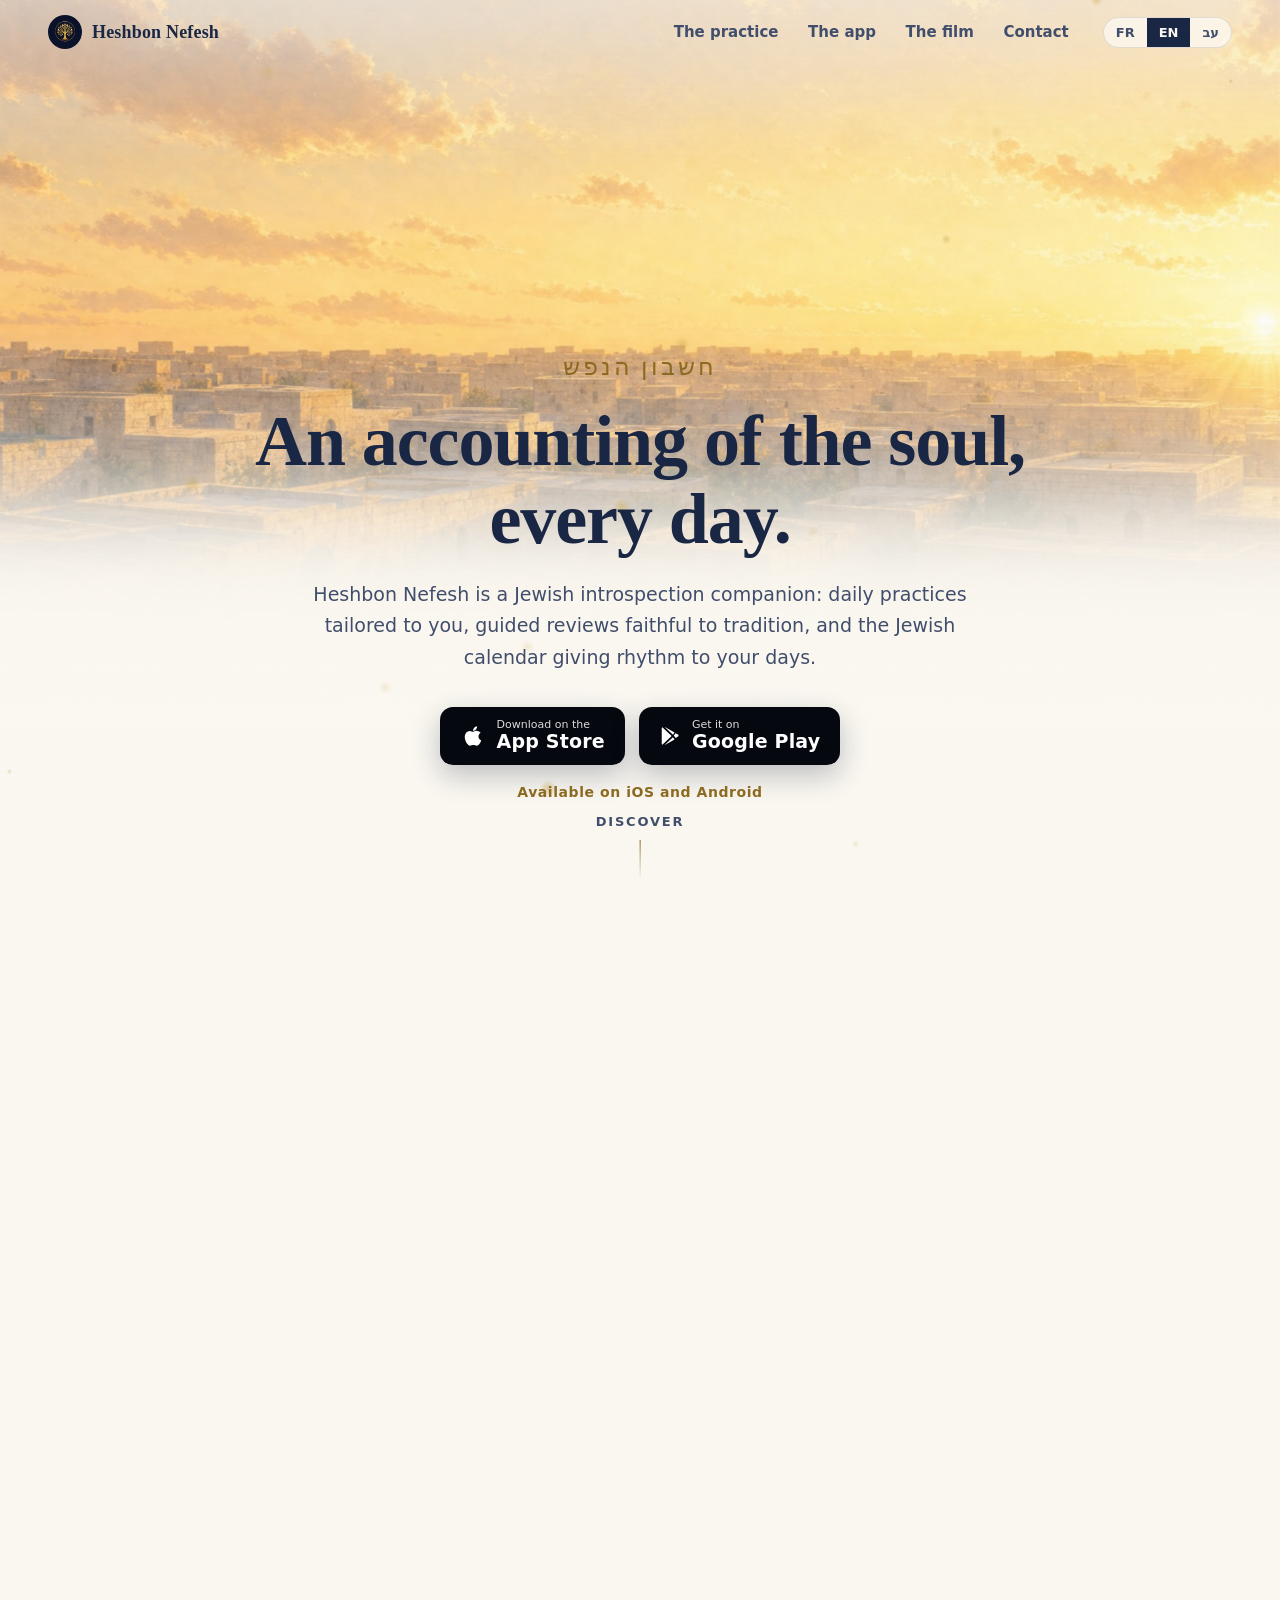
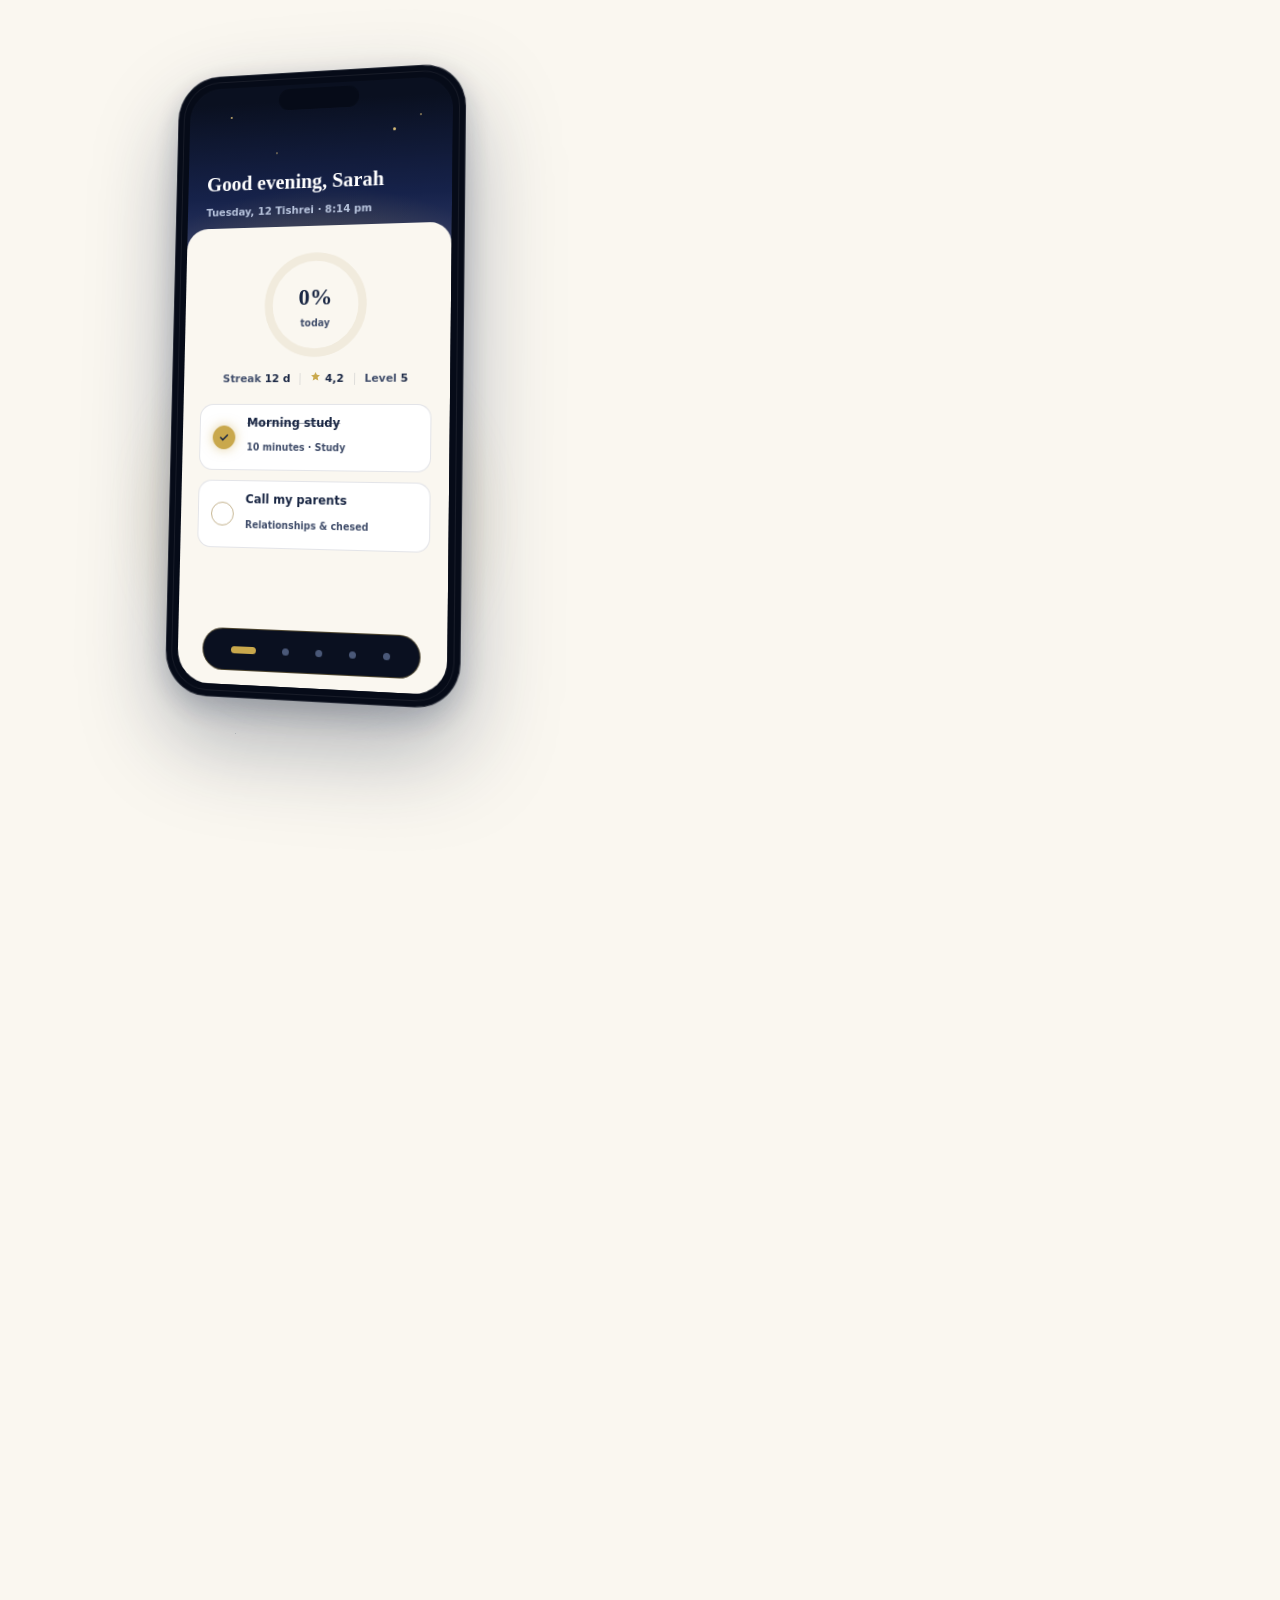
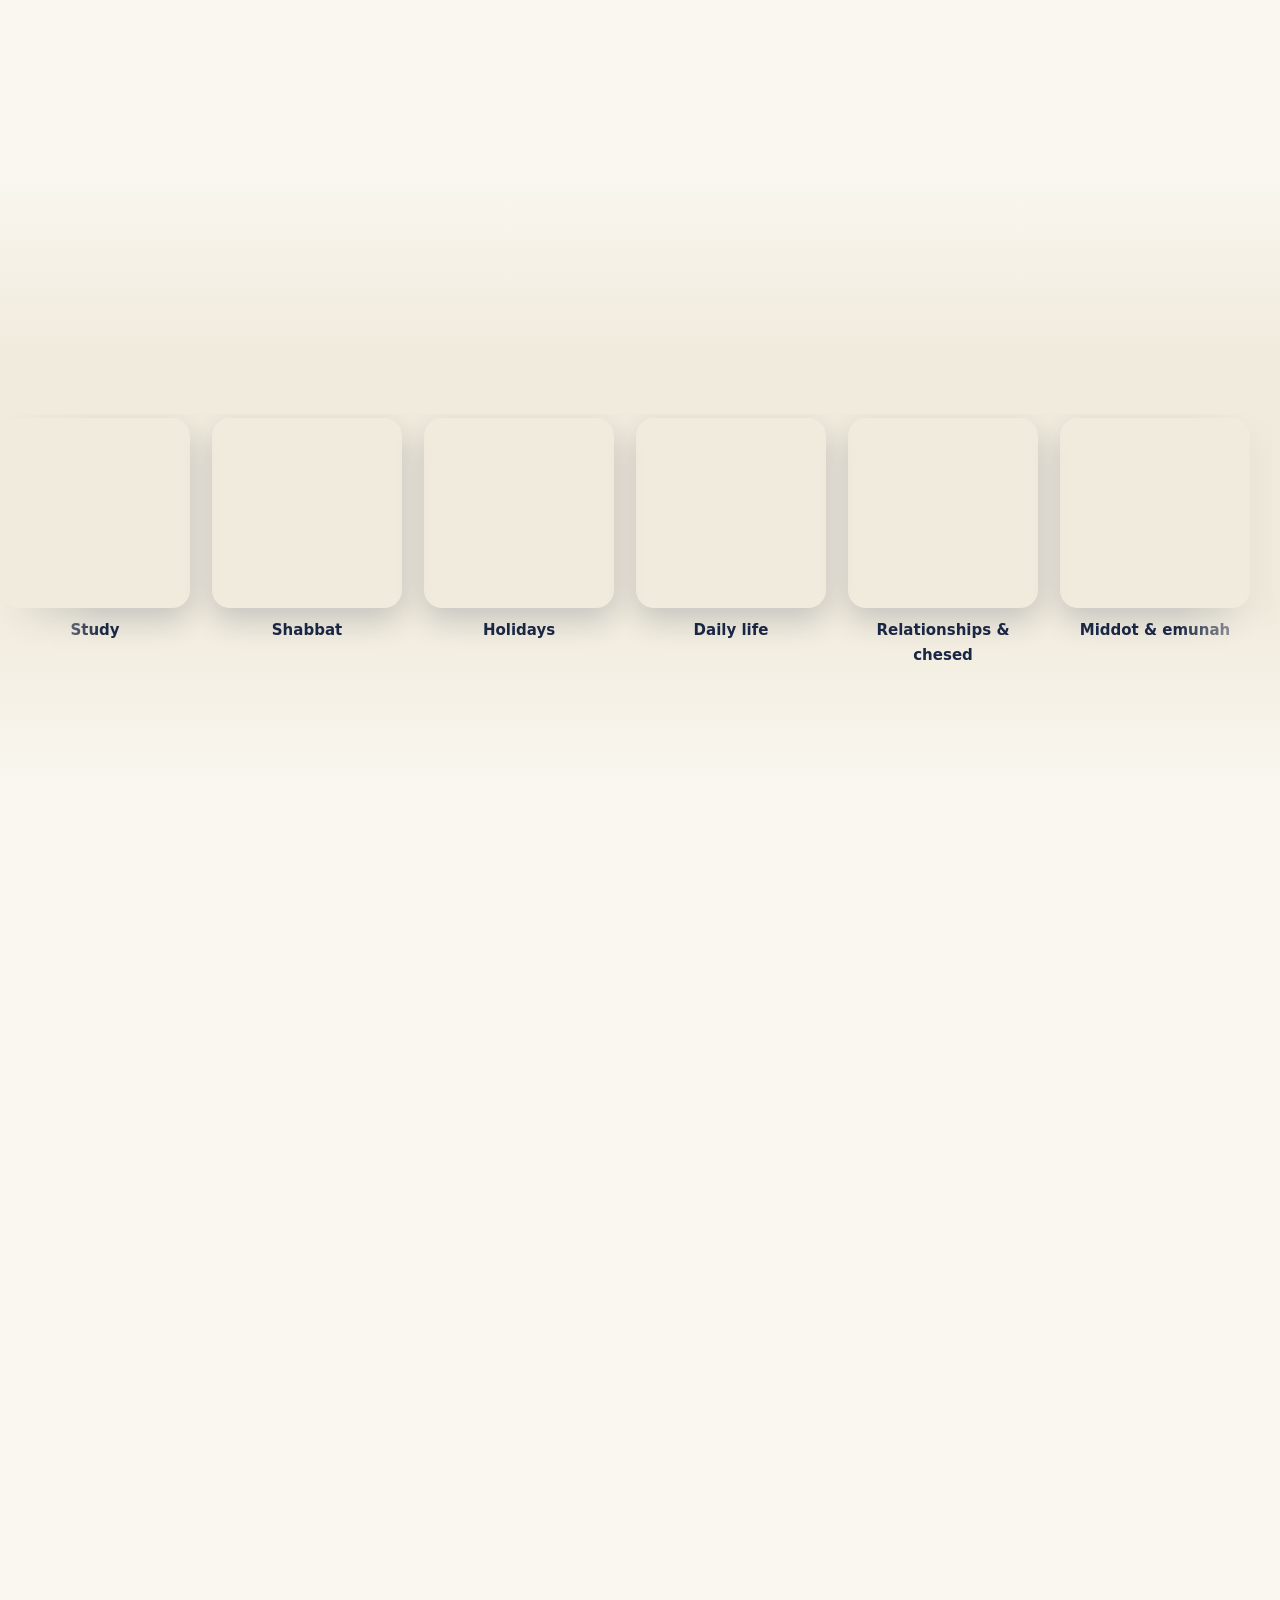
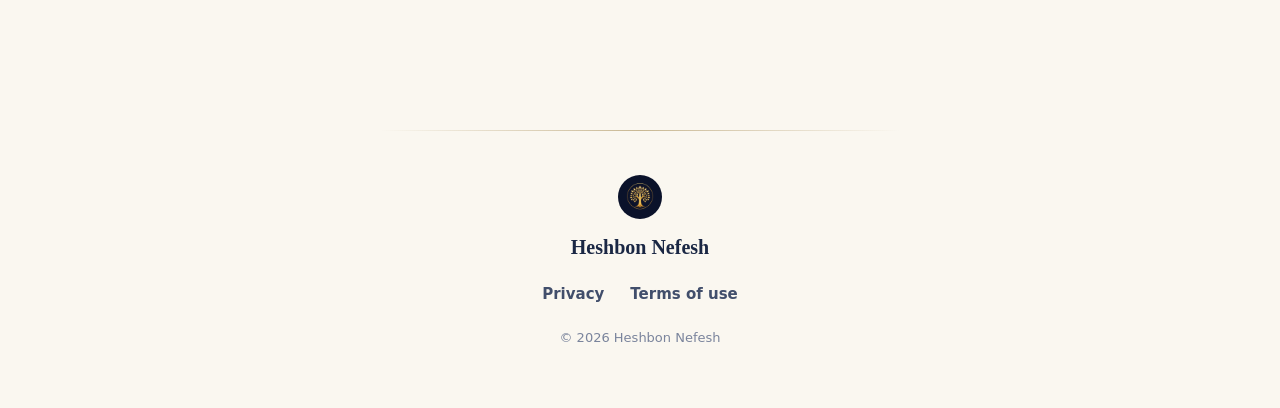
==== commit b209386e: "Add files via upload" ====
--- a/index.html
+++ b/index.html
@@ -11,7 +11,8 @@
   <meta property="og:image" content="assets/dawn-wide.jpg">
   <meta name="theme-color" content="#FAF7F0">
   <meta http-equiv="Content-Security-Policy" content="default-src 'self'; script-src 'self'; style-src 'self' https://fonts.googleapis.com; font-src https://fonts.gstatic.com; img-src 'self' data:; connect-src 'self' https://tqrjwvgrdomfvgtgqgrd.supabase.co; frame-src https://www.youtube-nocookie.com https://player.vimeo.com; base-uri 'self'; form-action 'self'">
-  <link rel="icon" type="image/png" href="assets/favicon.png">
+  <link rel="icon" type="image/png" href="assets/favicon.png?v=2">
+  <link rel="apple-touch-icon" href="assets/apple-touch-icon.png">
   <link rel="preconnect" href="https://fonts.googleapis.com">
   <link rel="preconnect" href="https://fonts.gstatic.com" crossorigin>
   <link href="https://fonts.googleapis.com/css2?family=Frank+Ruhl+Libre:wght@500;700&family=Assistant:wght@400;600;700&display=swap" rel="stylesheet">
@@ -74,6 +75,19 @@
         <span data-i18n="hero.scroll">découvrir</span>
         <span class="hero-scroll-line" aria-hidden="true"></span>
       </a>
+    </section>
+
+    <!-- ═══════════ LA VIDÉO ═══════════ -->
+    <section class="video" id="video" aria-labelledby="video-titre">
+      <h2 id="video-titre" class="rv" data-i18n="video.title">Découvrez Heshbon Nefesh</h2>
+      <p class="video-sub rv" data-i18n="video.sub">Deux minutes en images — le rythme, la lumière et l'esprit de l'application.</p>
+      <div class="video-frame rv" id="videoFrame">
+        <img src="assets/video-poster.jpg" alt="" loading="lazy" class="video-poster">
+        <button class="video-play" id="videoPlay" type="button" data-i18n-attr="aria-label:video.play" aria-label="Lire la vidéo de présentation">
+          <svg viewBox="0 0 24 24" width="30" height="30" aria-hidden="true"><path fill="currentColor" d="M8 5.5v13a1 1 0 0 0 1.54.84l10-6.5a1 1 0 0 0 0-1.68l-10-6.5A1 1 0 0 0 8 5.5Z"/></svg>
+        </button>
+        <p class="video-note" id="videoNote" hidden data-i18n="video.note">La vidéo arrive très bientôt.</p>
+      </div>
     </section>
 
     <!-- ═══════════ LA DÉMARCHE ═══════════ -->
@@ -229,19 +243,6 @@
       </div>
     </section>
 
-    <!-- ═══════════ LA VIDÉO ═══════════ -->
-    <section class="video" id="video" aria-labelledby="video-titre">
-      <h2 id="video-titre" class="rv" data-i18n="video.title">Découvrez Heshbon Nefesh</h2>
-      <p class="video-sub rv" data-i18n="video.sub">Deux minutes en images — le rythme, la lumière et l'esprit de l'application.</p>
-      <div class="video-frame rv" id="videoFrame">
-        <img src="assets/banner-fetes.jpg" alt="" loading="lazy" class="video-poster">
-        <button class="video-play" id="videoPlay" type="button" data-i18n-attr="aria-label:video.play" aria-label="Lire la vidéo de présentation">
-          <svg viewBox="0 0 24 24" width="30" height="30" aria-hidden="true"><path fill="currentColor" d="M8 5.5v13a1 1 0 0 0 1.54.84l10-6.5a1 1 0 0 0 0-1.68l-10-6.5A1 1 0 0 0 8 5.5Z"/></svg>
-        </button>
-        <p class="video-note" id="videoNote" hidden data-i18n="video.note">La vidéo arrive très bientôt.</p>
-      </div>
-    </section>
-
     <!-- ═══════════ CONTACT ═══════════ -->
     <section class="contact" id="contact" aria-labelledby="contact-titre">
       <div class="contact-grid">
--- a/landing.css
+++ b/landing.css
@@ -648,7 +648,10 @@
   padding: 4px 0 14px;
   animation: marquee 46s linear infinite;
 }
-.marquee:hover .marquee-track { animation-play-state: paused; }
+/* Pause au survol uniquement sur souris — évite le blocage au tap sur mobile */
+@media (hover: hover) and (pointer: fine) {
+  .marquee:hover .marquee-track { animation-play-state: paused; }
+}
 @keyframes marquee {
   to { transform: translateX(calc(-50% - 11px)); }
 }
@@ -702,7 +705,16 @@
   inset: 0;
   width: 100%;
   height: 100%;
+  object-fit: cover;
   border: 0;
+}
+/* Lecteur vertical 9:16 (mobile portrait + langue disposant d'une version verticale) */
+.video-frame.is-vertical {
+  aspect-ratio: 9 / 16;
+  max-height: 82vh;
+  max-width: 460px;
+  margin-left: auto;
+  margin-right: auto;
 }
 .video-play {
   position: absolute;
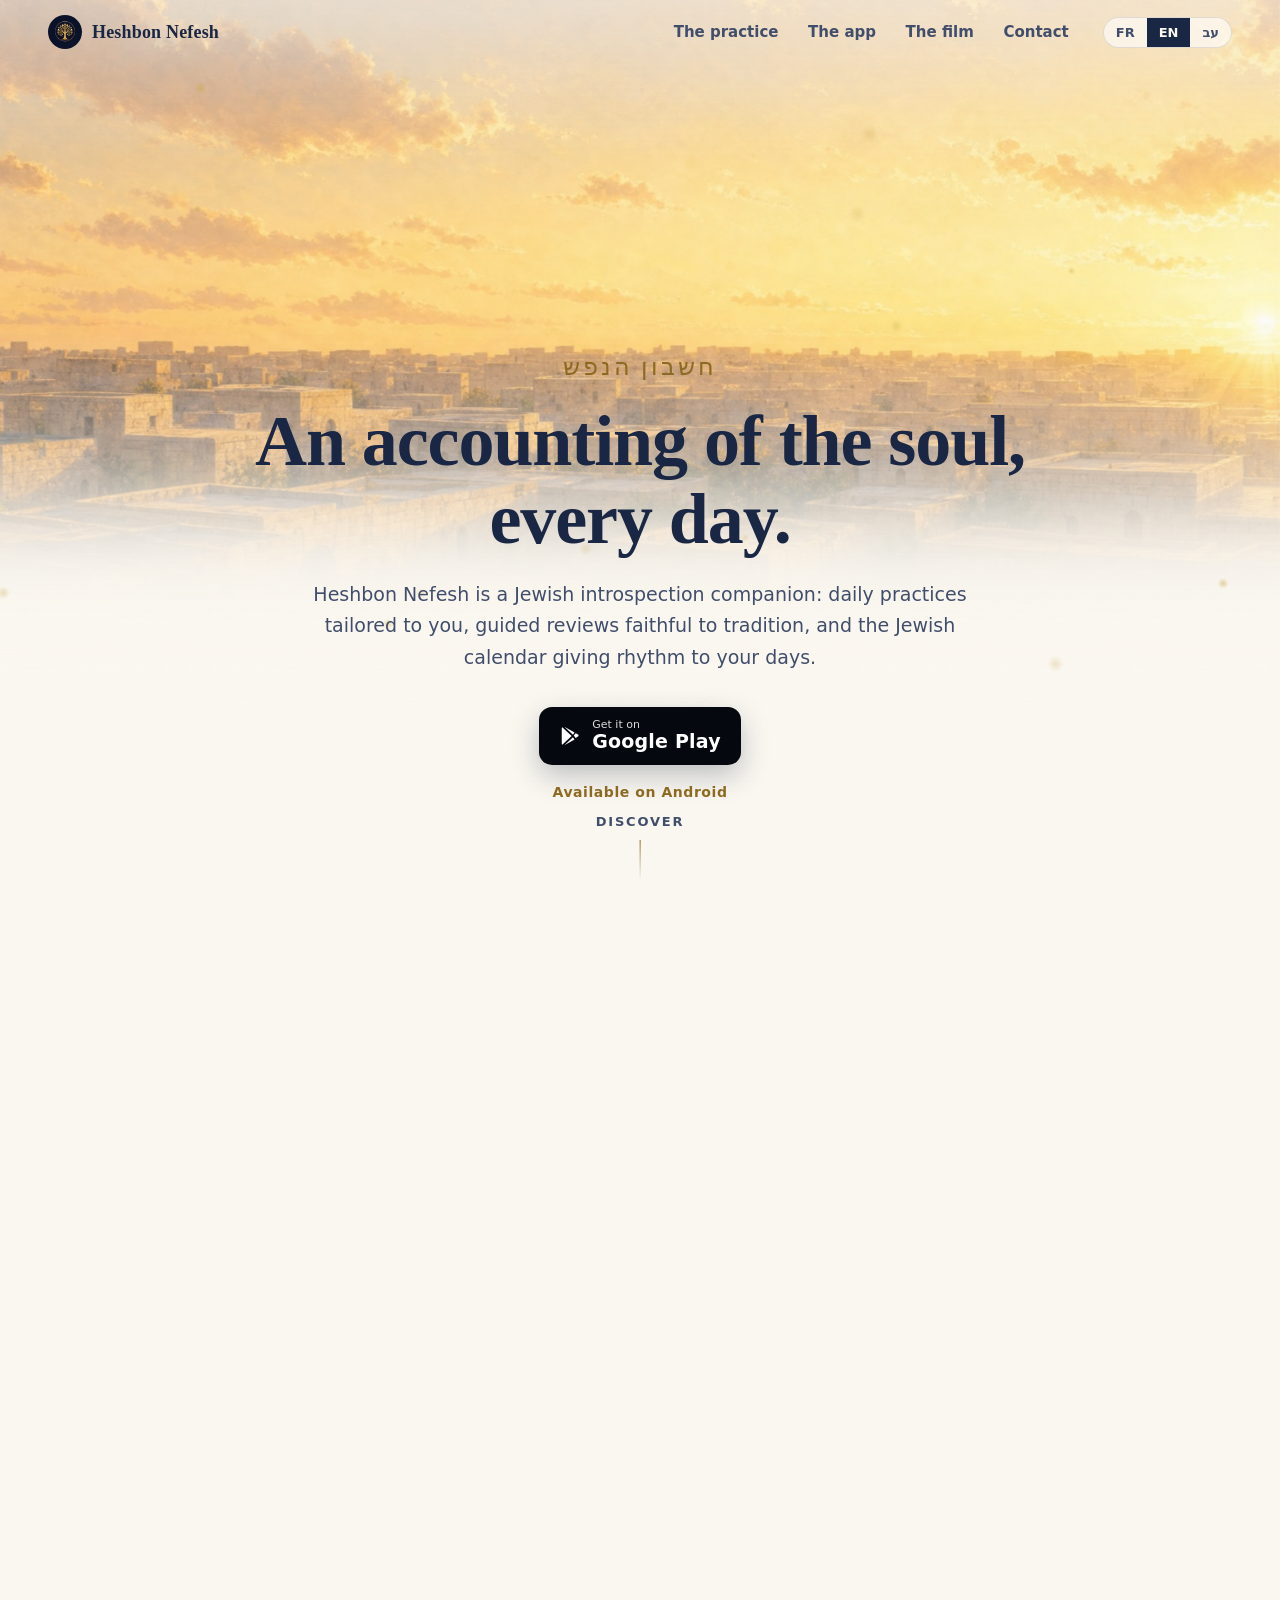
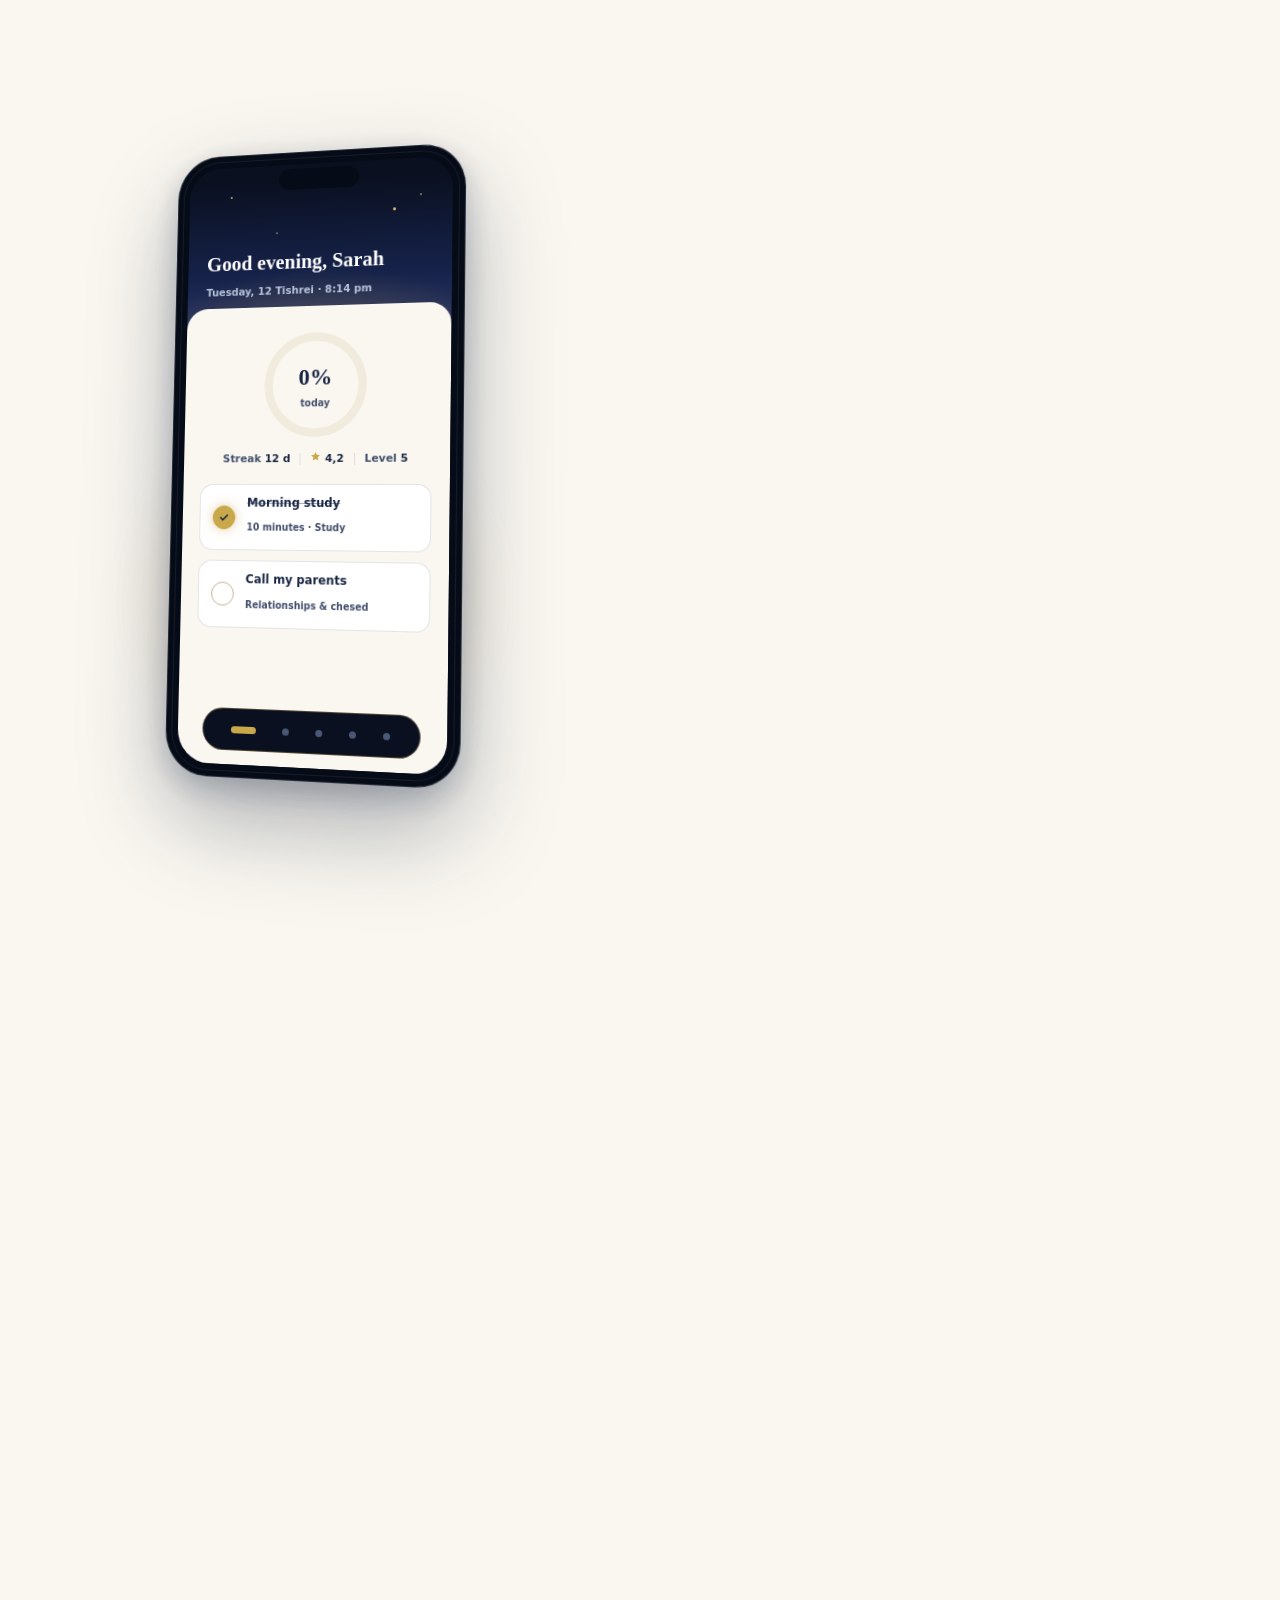
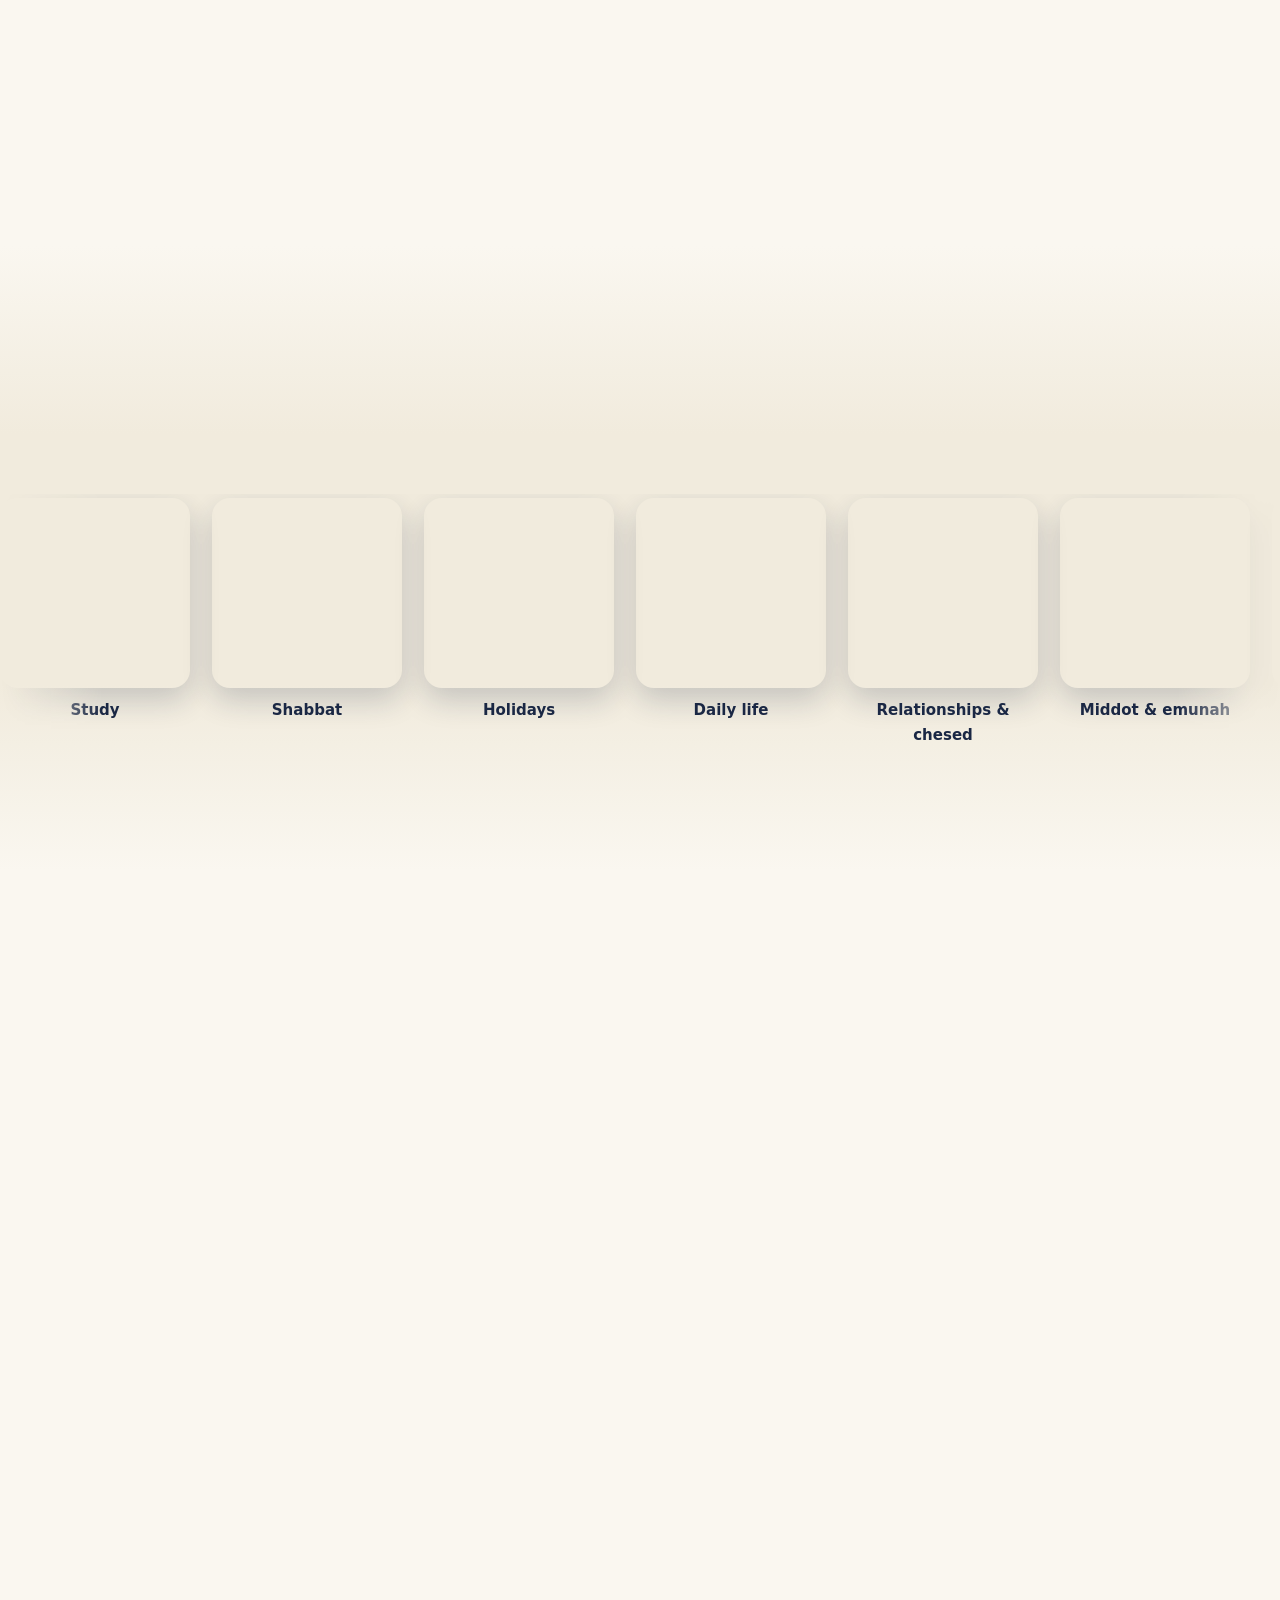
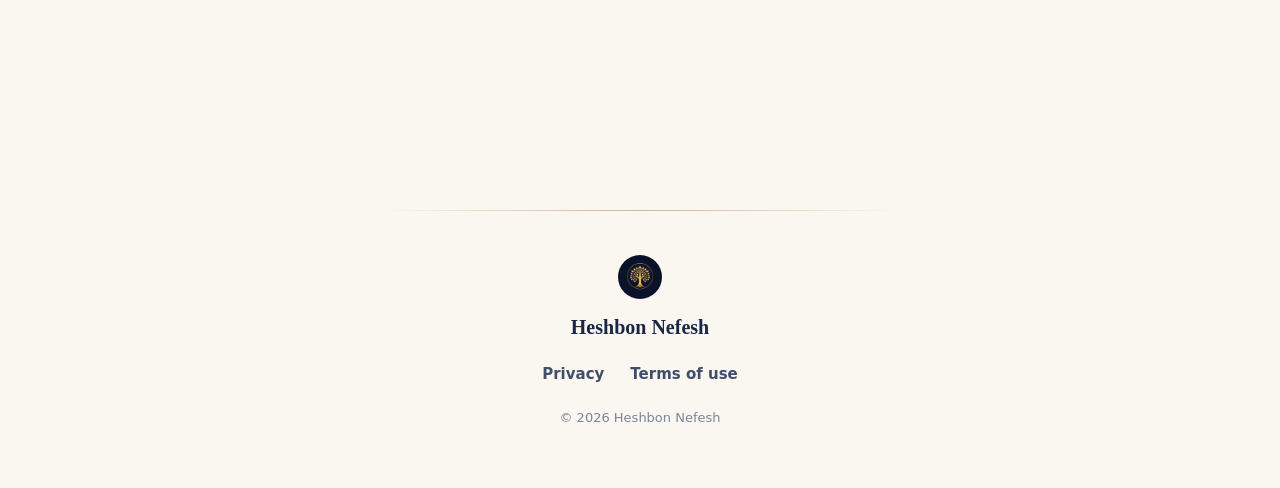
==== commit 3a95710f: "Add files via upload" ====
--- a/index.html
+++ b/index.html
@@ -4,7 +4,7 @@
   <meta charset="UTF-8">
   <meta name="viewport" content="width=device-width, initial-scale=1.0">
   <title>Heshbon Nefesh — Le compte de l'âme, chaque jour</title>
-  <meta name="description" content="Heshbon Nefesh est un compagnon d'introspection juive : des pratiques quotidiennes à votre mesure, des bilans guidés fidèles à la tradition, et le calendrier juif intégré. Disponible sur iOS et Android.">
+  <meta name="description" content="Heshbon Nefesh est un compagnon d'introspection juive : des pratiques quotidiennes à votre mesure, des bilans guidés fidèles à la tradition, et le calendrier juif intégré. Disponible sur Android.">
   <meta property="og:title" content="Heshbon Nefesh — Le compte de l'âme, chaque jour">
   <meta property="og:description" content="Un compagnon d'introspection juive : pratiques quotidiennes, bilans guidés, calendrier juif intégré.">
   <meta property="og:type" content="website">
@@ -59,16 +59,12 @@
         et le calendrier juif qui rythme vos journées.</p>
 
         <div class="hero-actions" id="stores">
-          <a class="store-btn" href="https://apps.apple.com/app/id0000000000" rel="noopener">
-            <svg viewBox="0 0 24 24" width="26" height="26" aria-hidden="true"><path fill="currentColor" d="M17.05 20.28c-.98.95-2.05.8-3.08.35-1.09-.46-2.09-.48-3.24 0-1.44.62-2.2.44-3.06-.35C2.79 15.25 3.51 7.59 9.05 7.31c1.35.07 2.29.74 3.08.8 1.18-.24 2.31-.93 3.57-.84 1.51.12 2.65.72 3.4 1.8-3.12 1.87-2.38 5.98.48 7.13-.57 1.5-1.31 2.99-2.53 4.08ZM12.03 7.25c-.15-2.23 1.66-4.07 3.74-4.25.29 2.58-2.34 4.5-3.74 4.25Z"/></svg>
-            <span><small data-i18n="store.ios.small">Télécharger dans l'</small><strong>App&nbsp;Store</strong></span>
-          </a>
           <a class="store-btn" href="https://play.google.com/store/apps/details?id=com.heshbonnefesh.app" rel="noopener">
             <svg viewBox="0 0 24 24" width="22" height="22" aria-hidden="true"><path fill="currentColor" d="M3.6 2.4 13.8 12 3.6 21.6c-.37-.19-.6-.57-.6-1.05V3.45c0-.48.23-.86.6-1.05Zm11.63 8.17L5.9 1.8l11.06 6.36-1.73 2.41Zm2.9-1.67 2.62 1.51c.83.48.83 1.7 0 2.18l-2.63 1.51-1.95-2.6 1.96-2.6ZM5.9 22.2l9.33-8.77 1.73 2.41L5.9 22.2Z"/></svg>
             <span><small data-i18n="store.android.small">Disponible sur</small><strong>Google&nbsp;Play</strong></span>
           </a>
         </div>
-        <p class="hero-avail" data-i18n="hero.avail">Disponible sur iOS et Android</p>
+        <p class="hero-avail" data-i18n="hero.avail">Disponible sur Android</p>
       </div>
 
       <a class="hero-scroll" href="#demarche" aria-label="Découvrir la suite">
@@ -88,6 +84,10 @@
         </button>
         <p class="video-note" id="videoNote" hidden data-i18n="video.note">La vidéo arrive très bientôt.</p>
       </div>
+      <button class="video-share rv" id="videoShare" type="button">
+        <svg viewBox="0 0 24 24" width="18" height="18" aria-hidden="true"><path fill="currentColor" d="M18 16.08c-.76 0-1.44.3-1.96.77L8.91 12.7c.05-.23.09-.46.09-.7s-.04-.47-.09-.7l7.05-4.11c.54.5 1.25.81 2.04.81 1.66 0 3-1.34 3-3s-1.34-3-3-3-3 1.34-3 3c0 .24.04.47.09.7L8.04 9.81C7.5 9.31 6.79 9 6 9c-1.66 0-3 1.34-3 3s1.34 3 3 3c.79 0 1.5-.31 2.04-.81l7.12 4.16c-.05.21-.08.43-.08.65 0 1.61 1.31 2.92 2.92 2.92s2.92-1.31 2.92-2.92-1.31-2.92-2.92-2.92Z"/></svg>
+        <span data-i18n="video.share">Partager la vidéo</span>
+      </button>
     </section>
 
     <!-- ═══════════ LA DÉMARCHE ═══════════ -->
--- a/landing.css
+++ b/landing.css
@@ -716,6 +716,27 @@
   margin-left: auto;
   margin-right: auto;
 }
+.video-share {
+  display: inline-flex;
+  align-items: center;
+  gap: 9px;
+  margin: clamp(20px, 3vw, 30px) auto 0;
+  padding: 11px 22px;
+  border-radius: 999px;
+  border: 1px solid rgba(140, 106, 34, 0.4);
+  background: transparent;
+  color: #96702a;
+  font: inherit;
+  font-weight: 600;
+  font-size: 0.98rem;
+  cursor: pointer;
+  transition: background .2s, color .2s, transform .2s;
+}
+.video-share:hover {
+  background: rgba(140, 106, 34, 0.1);
+  transform: translateY(-1px);
+}
+.video-share svg { flex: none; }
 .video-play {
   position: absolute;
   top: 50%; left: 50%;
